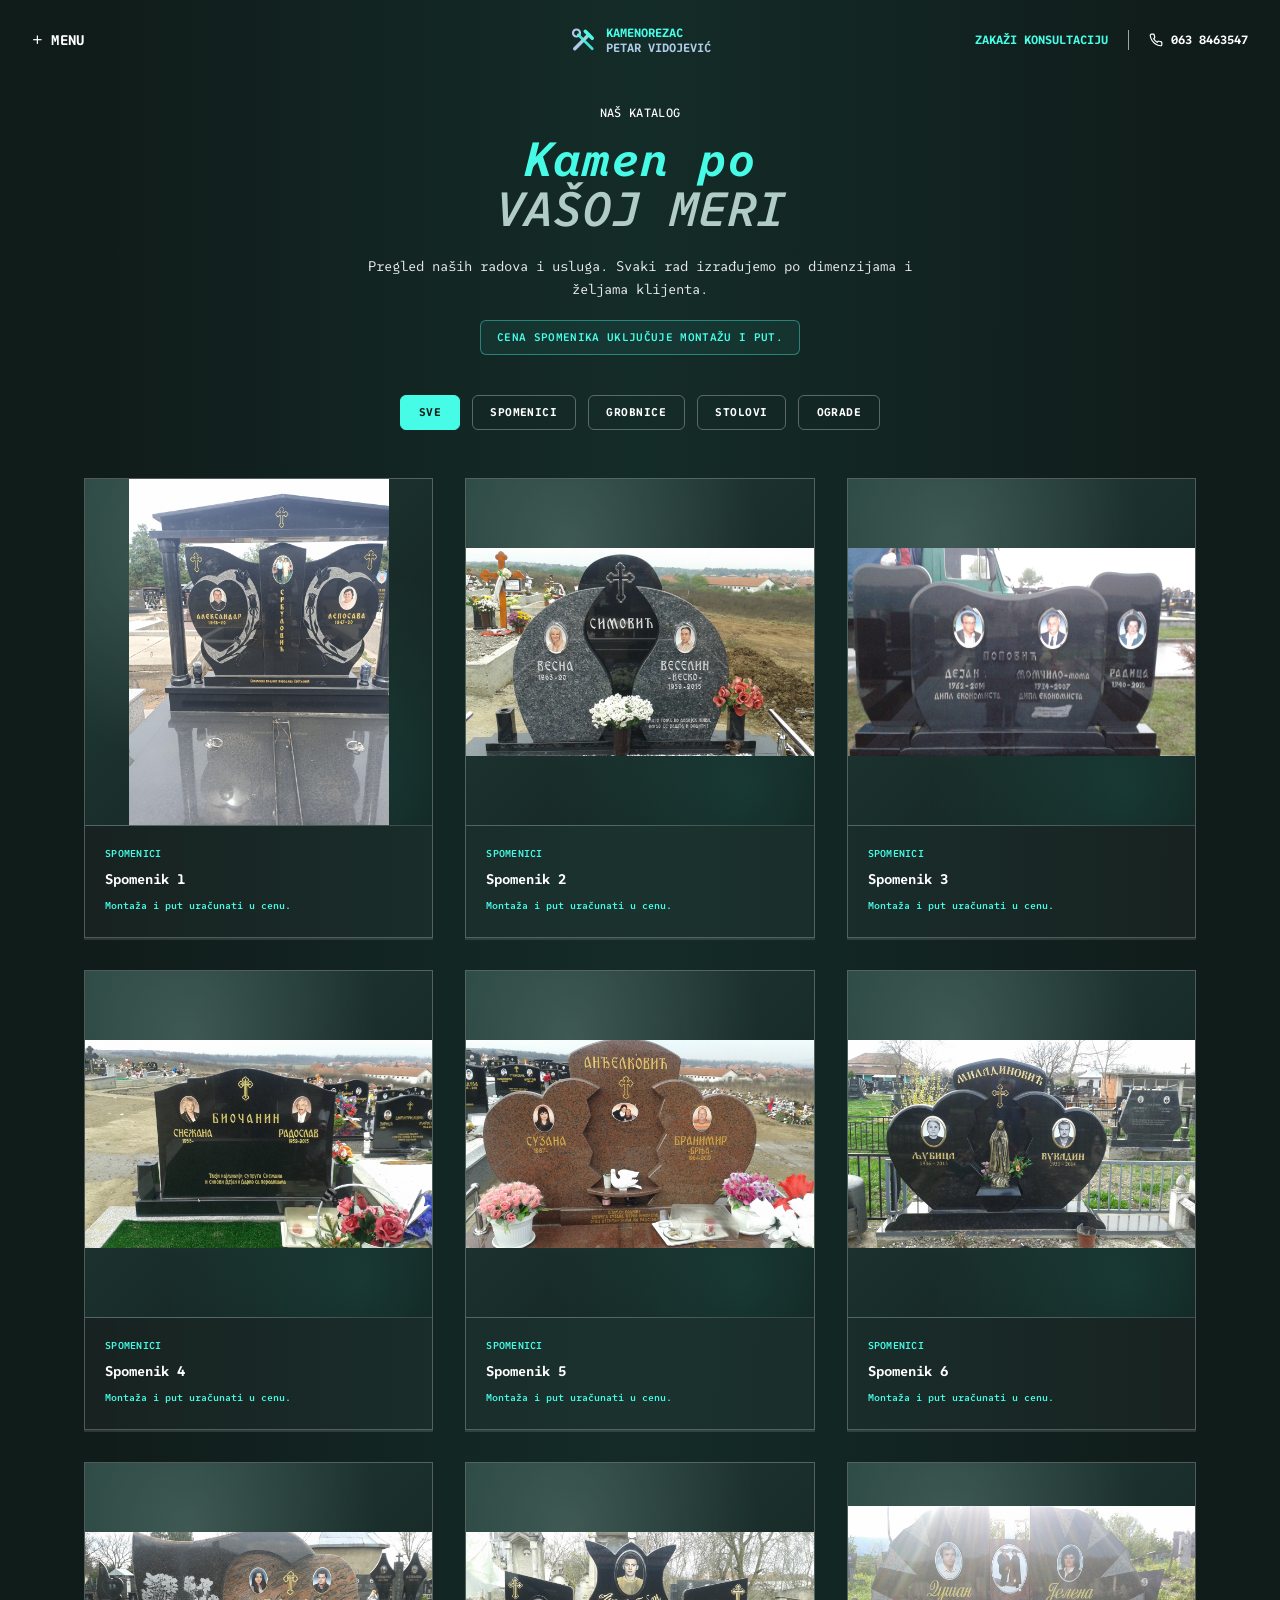
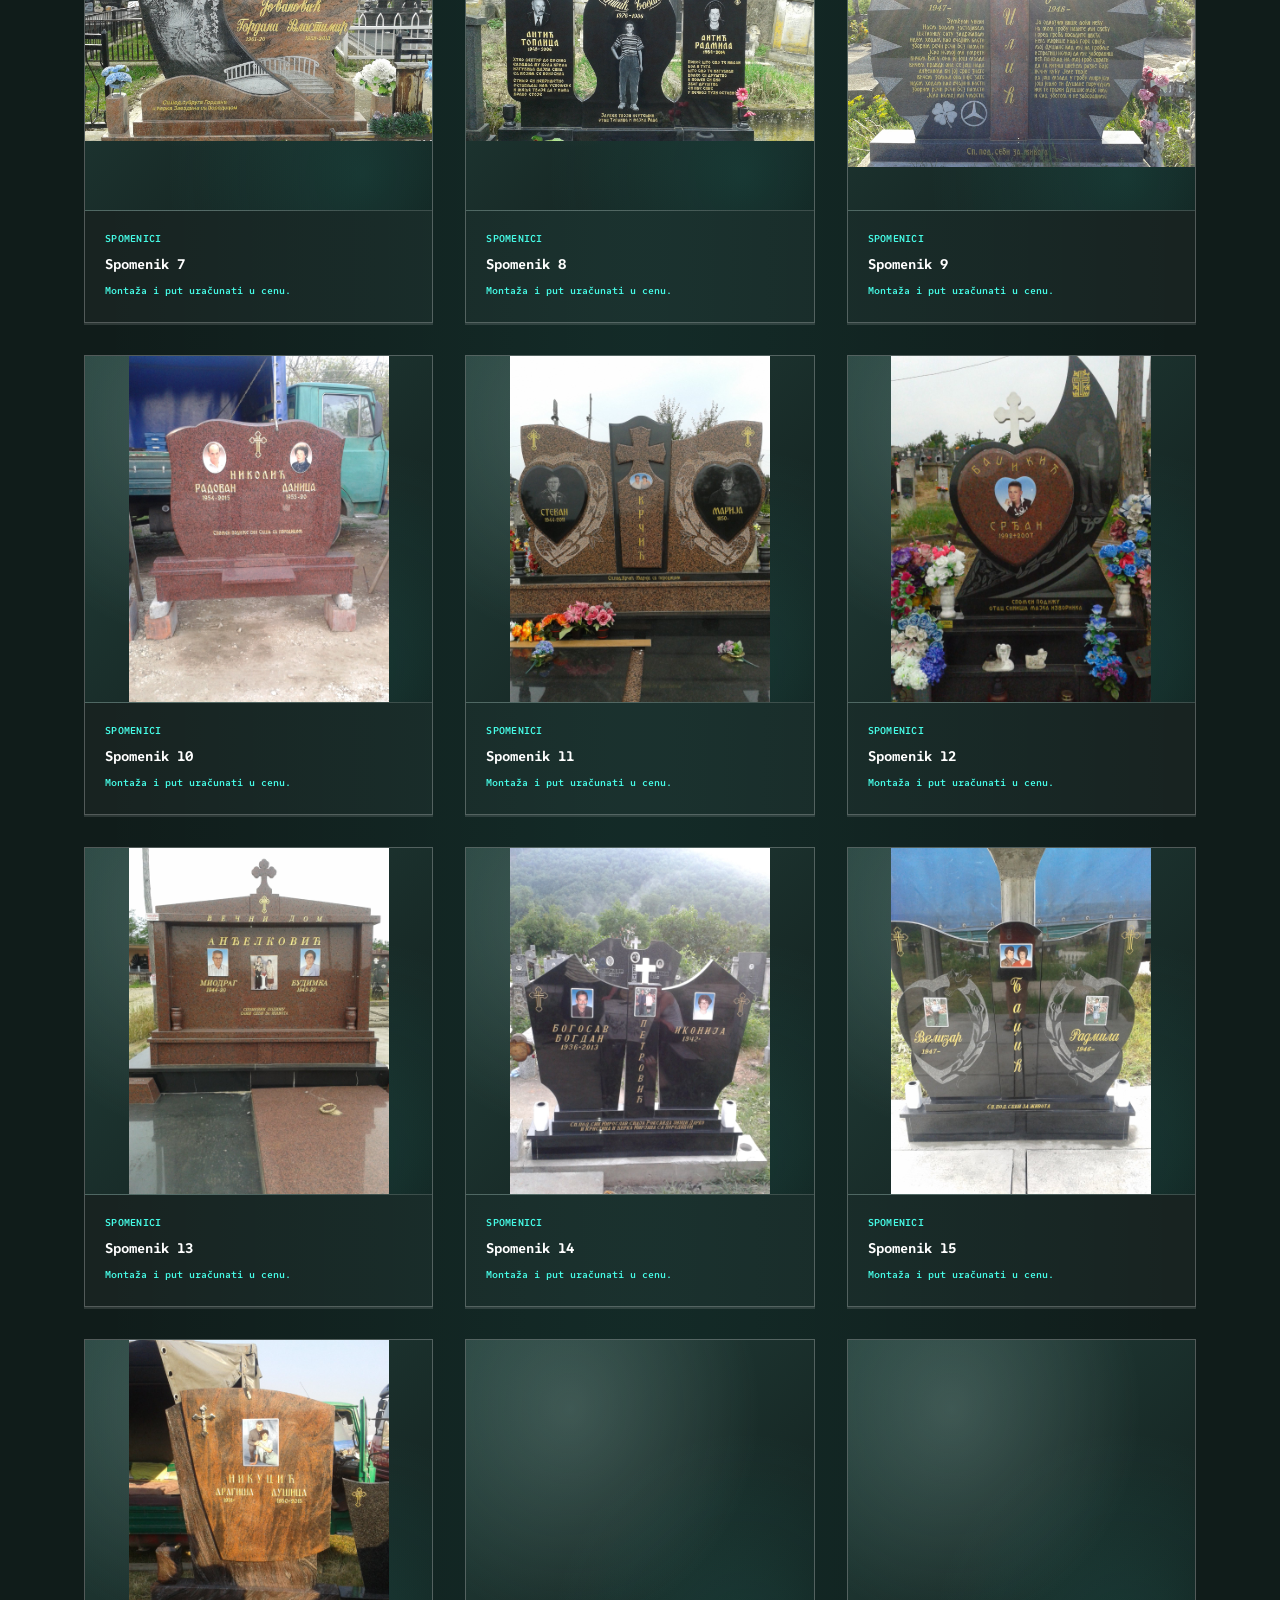
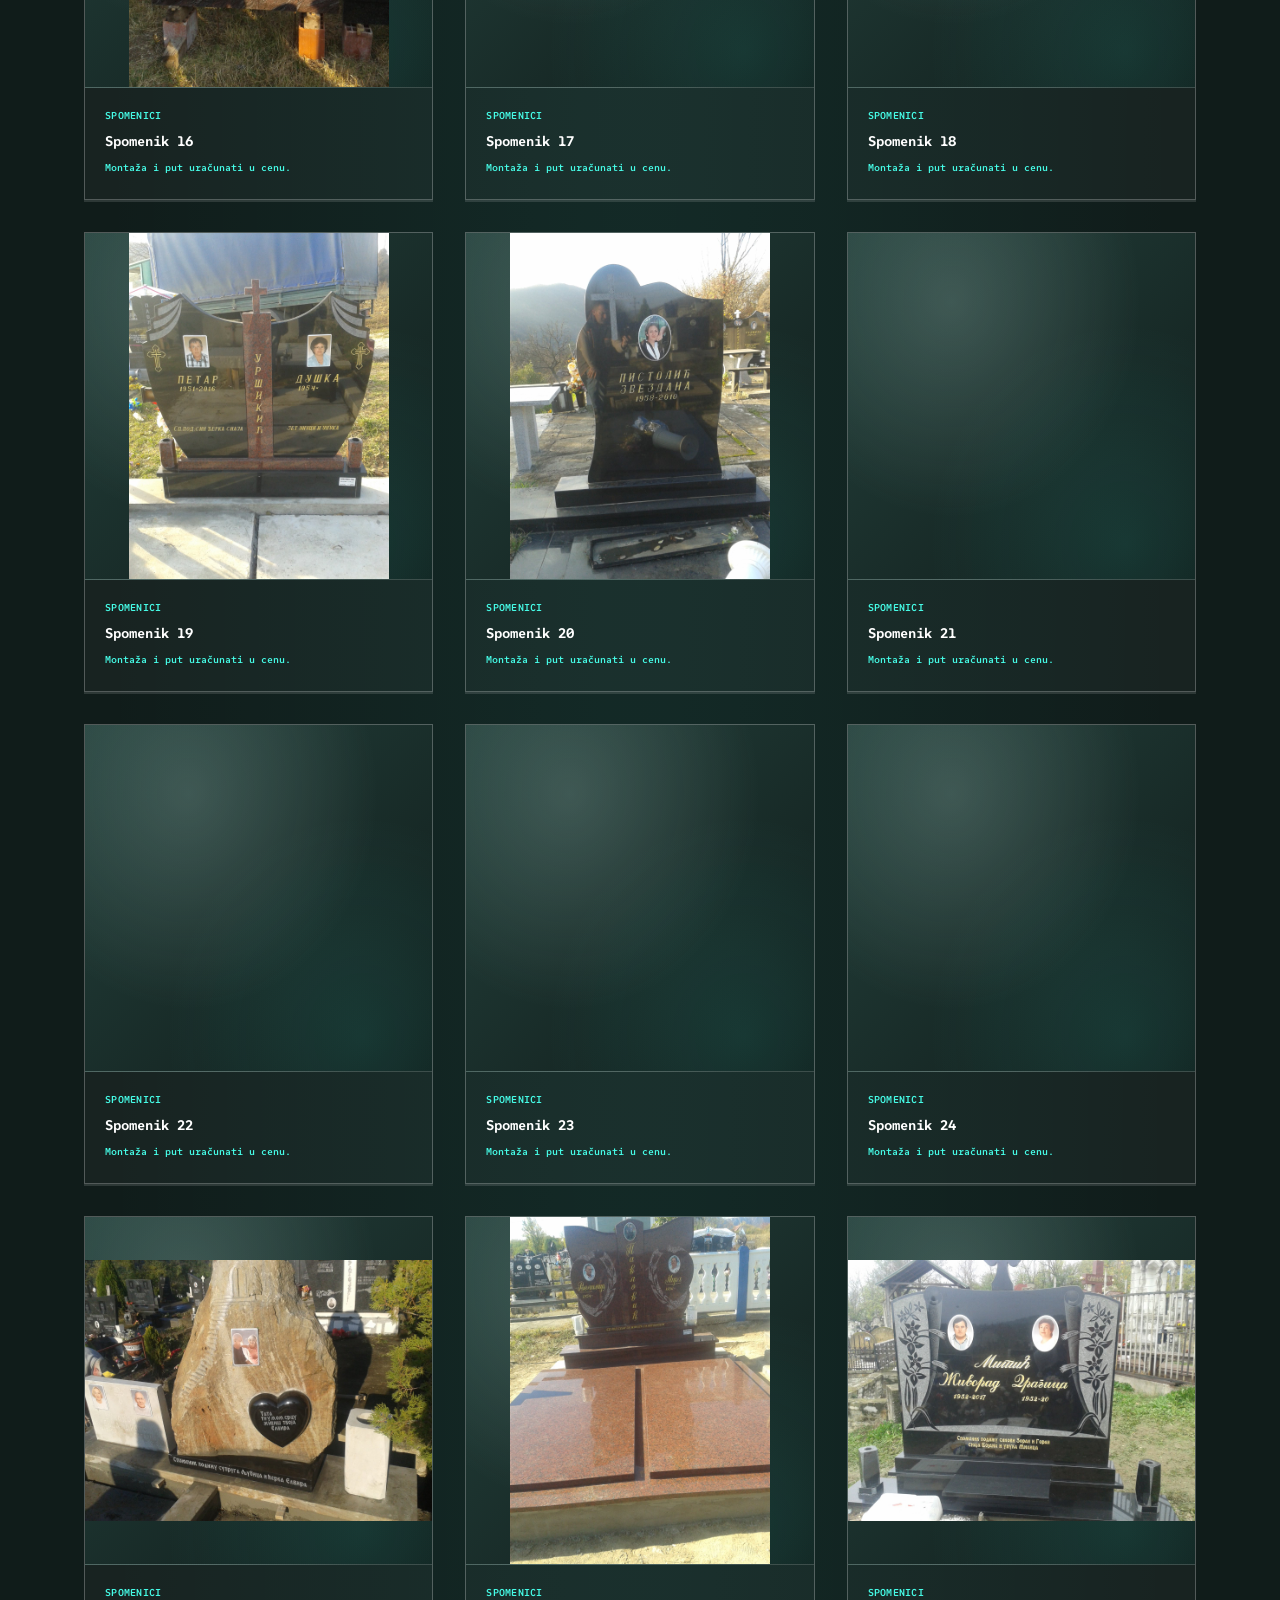
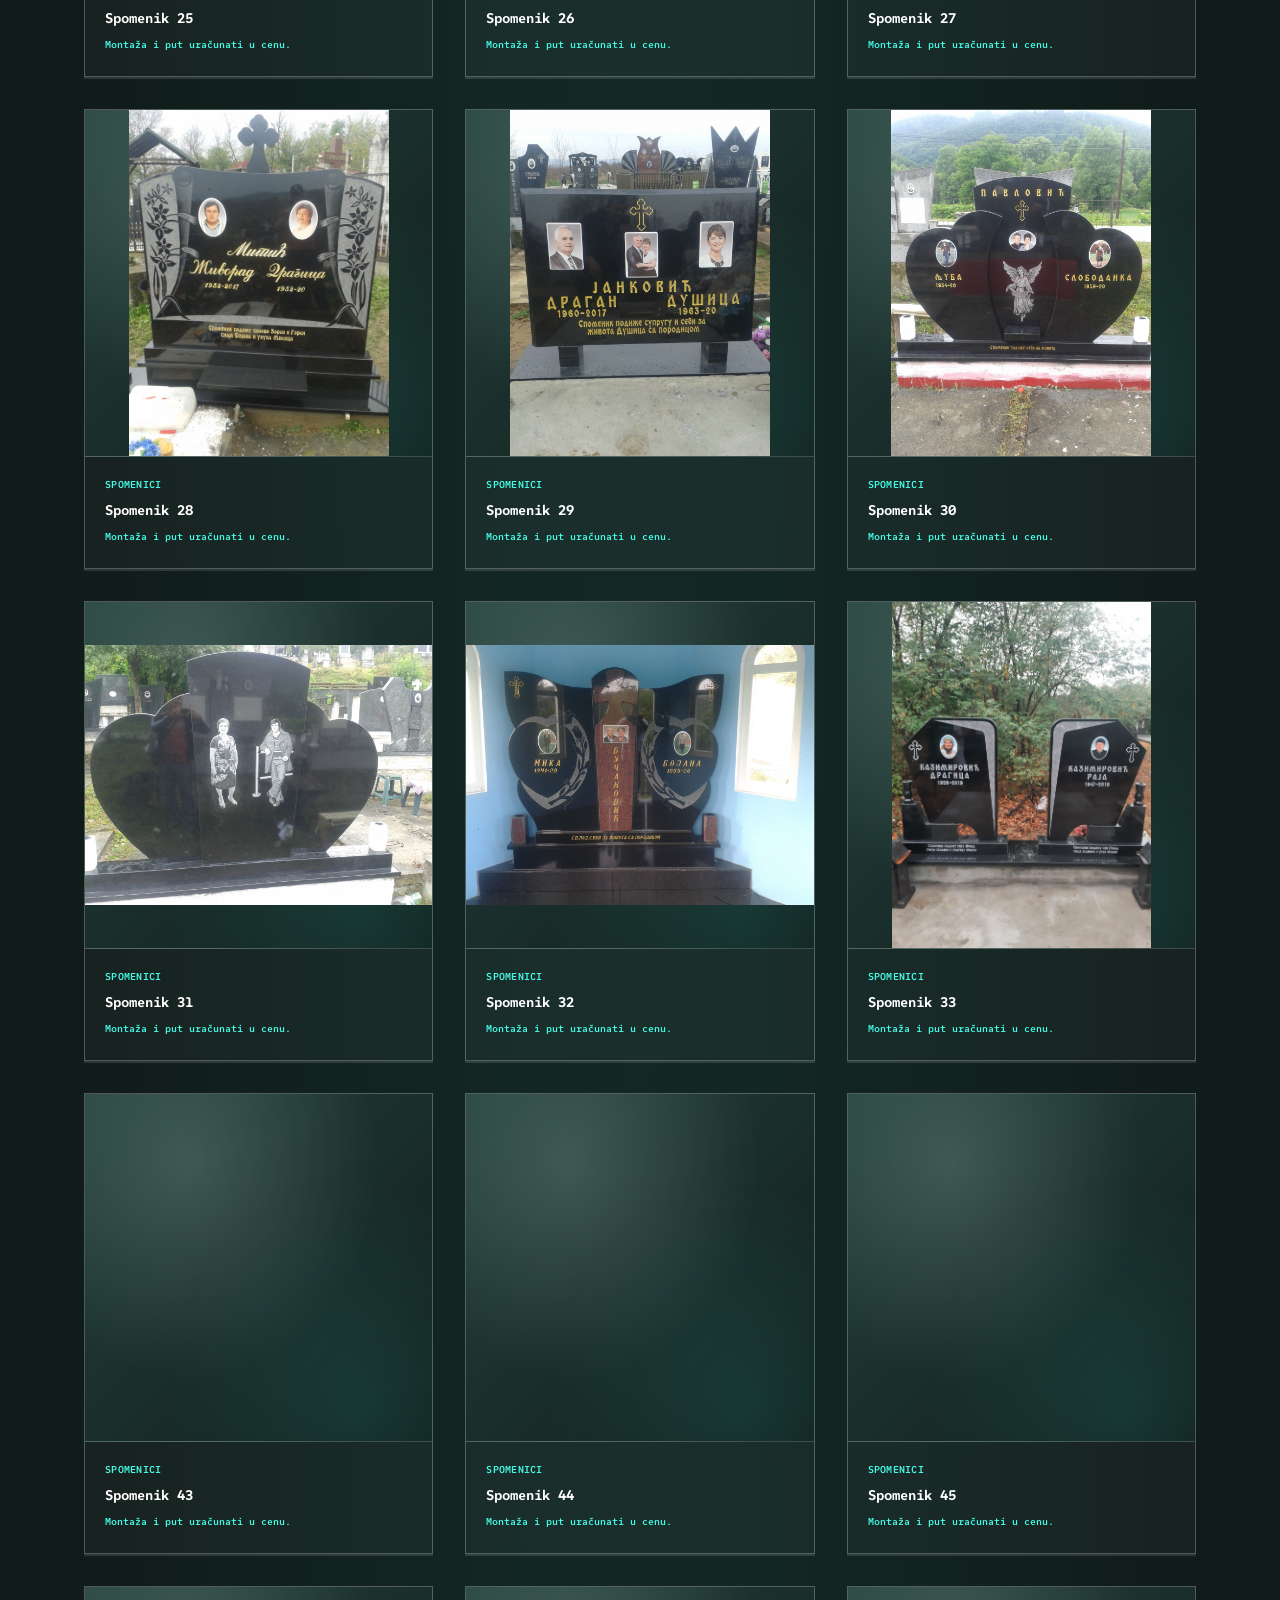
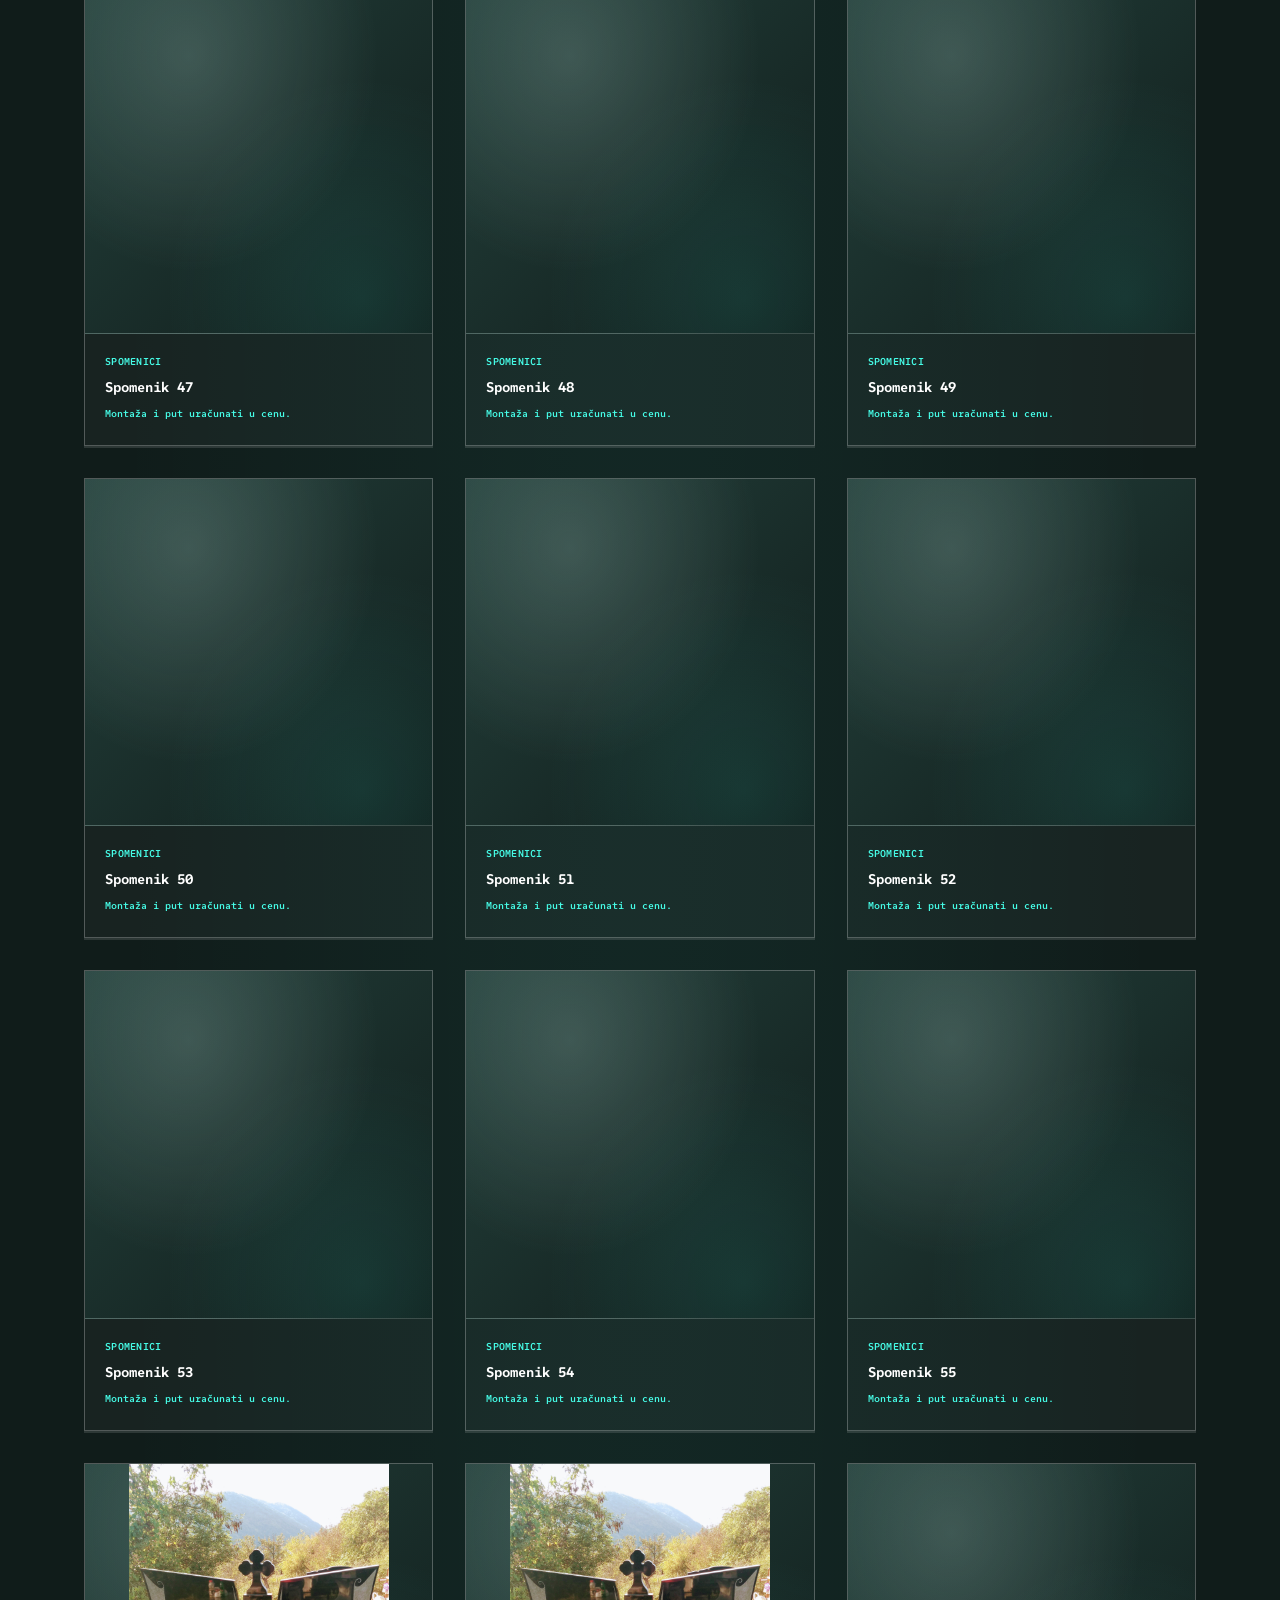
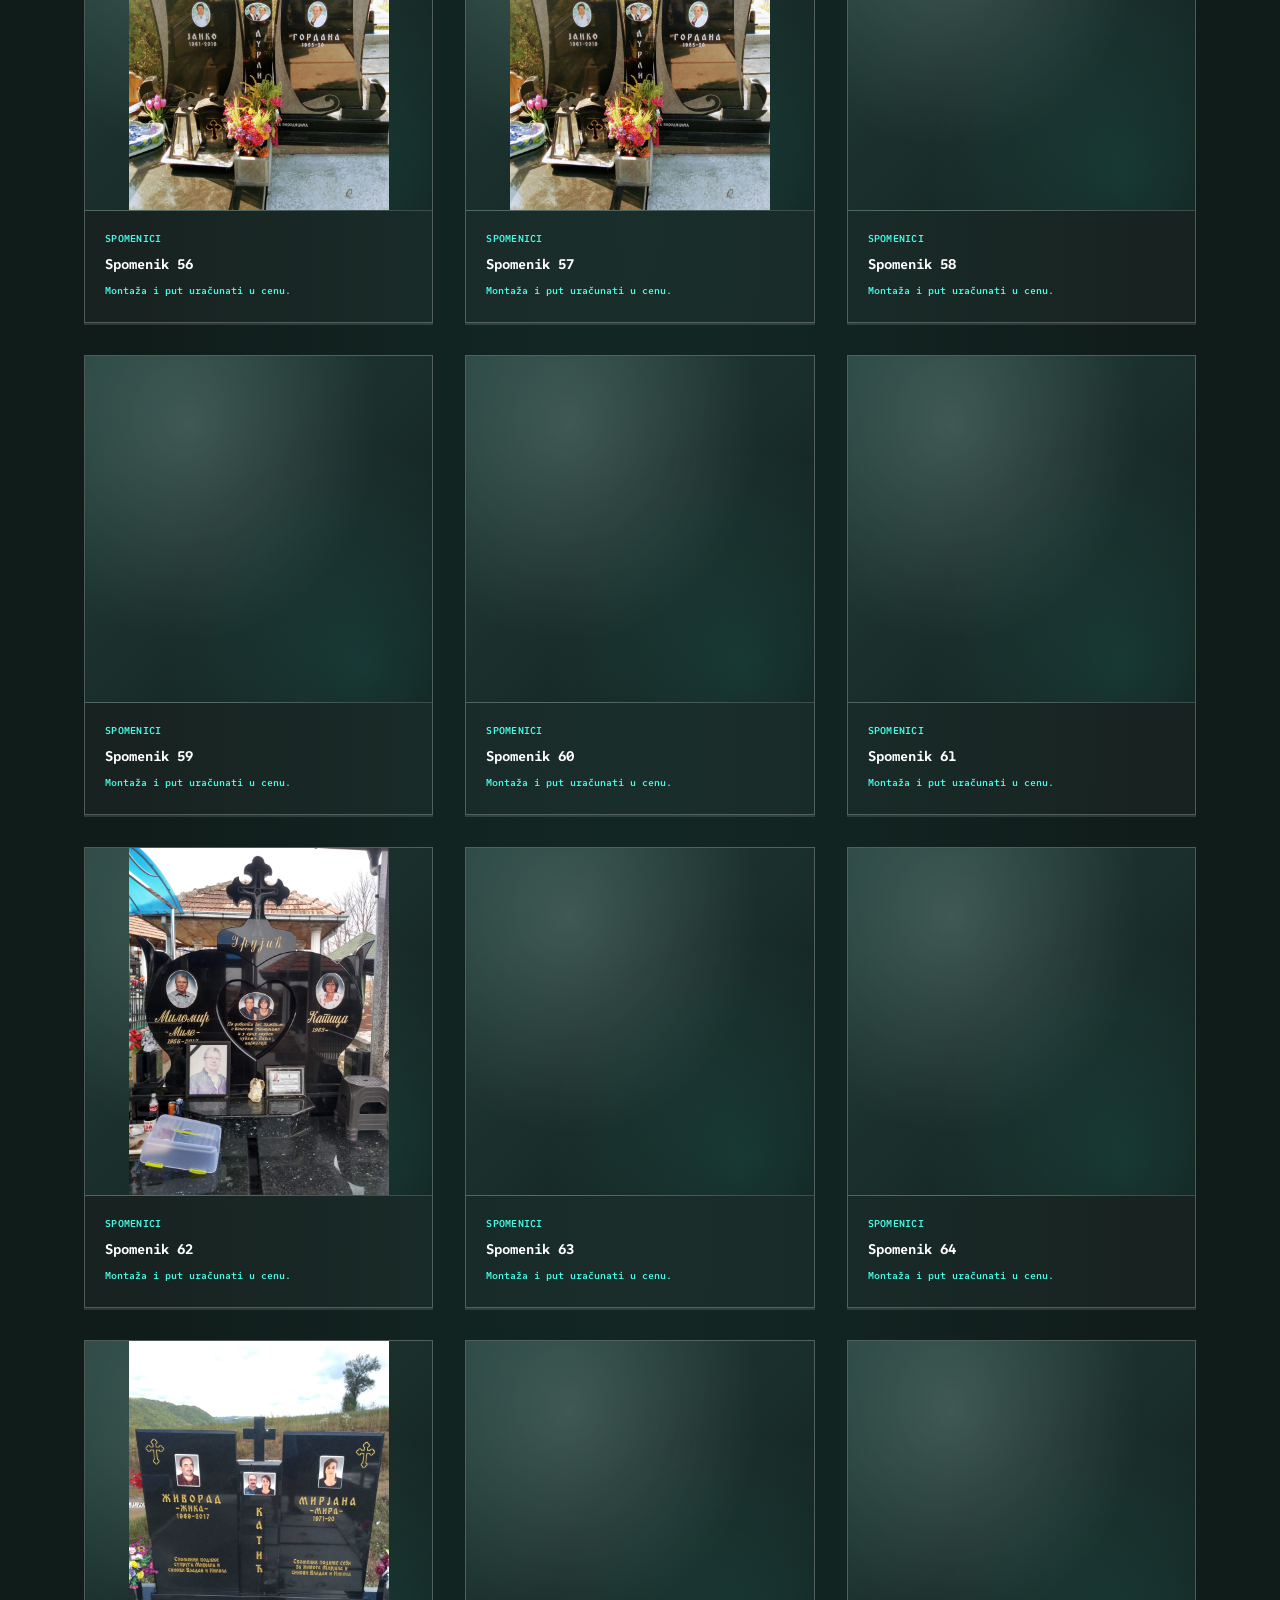
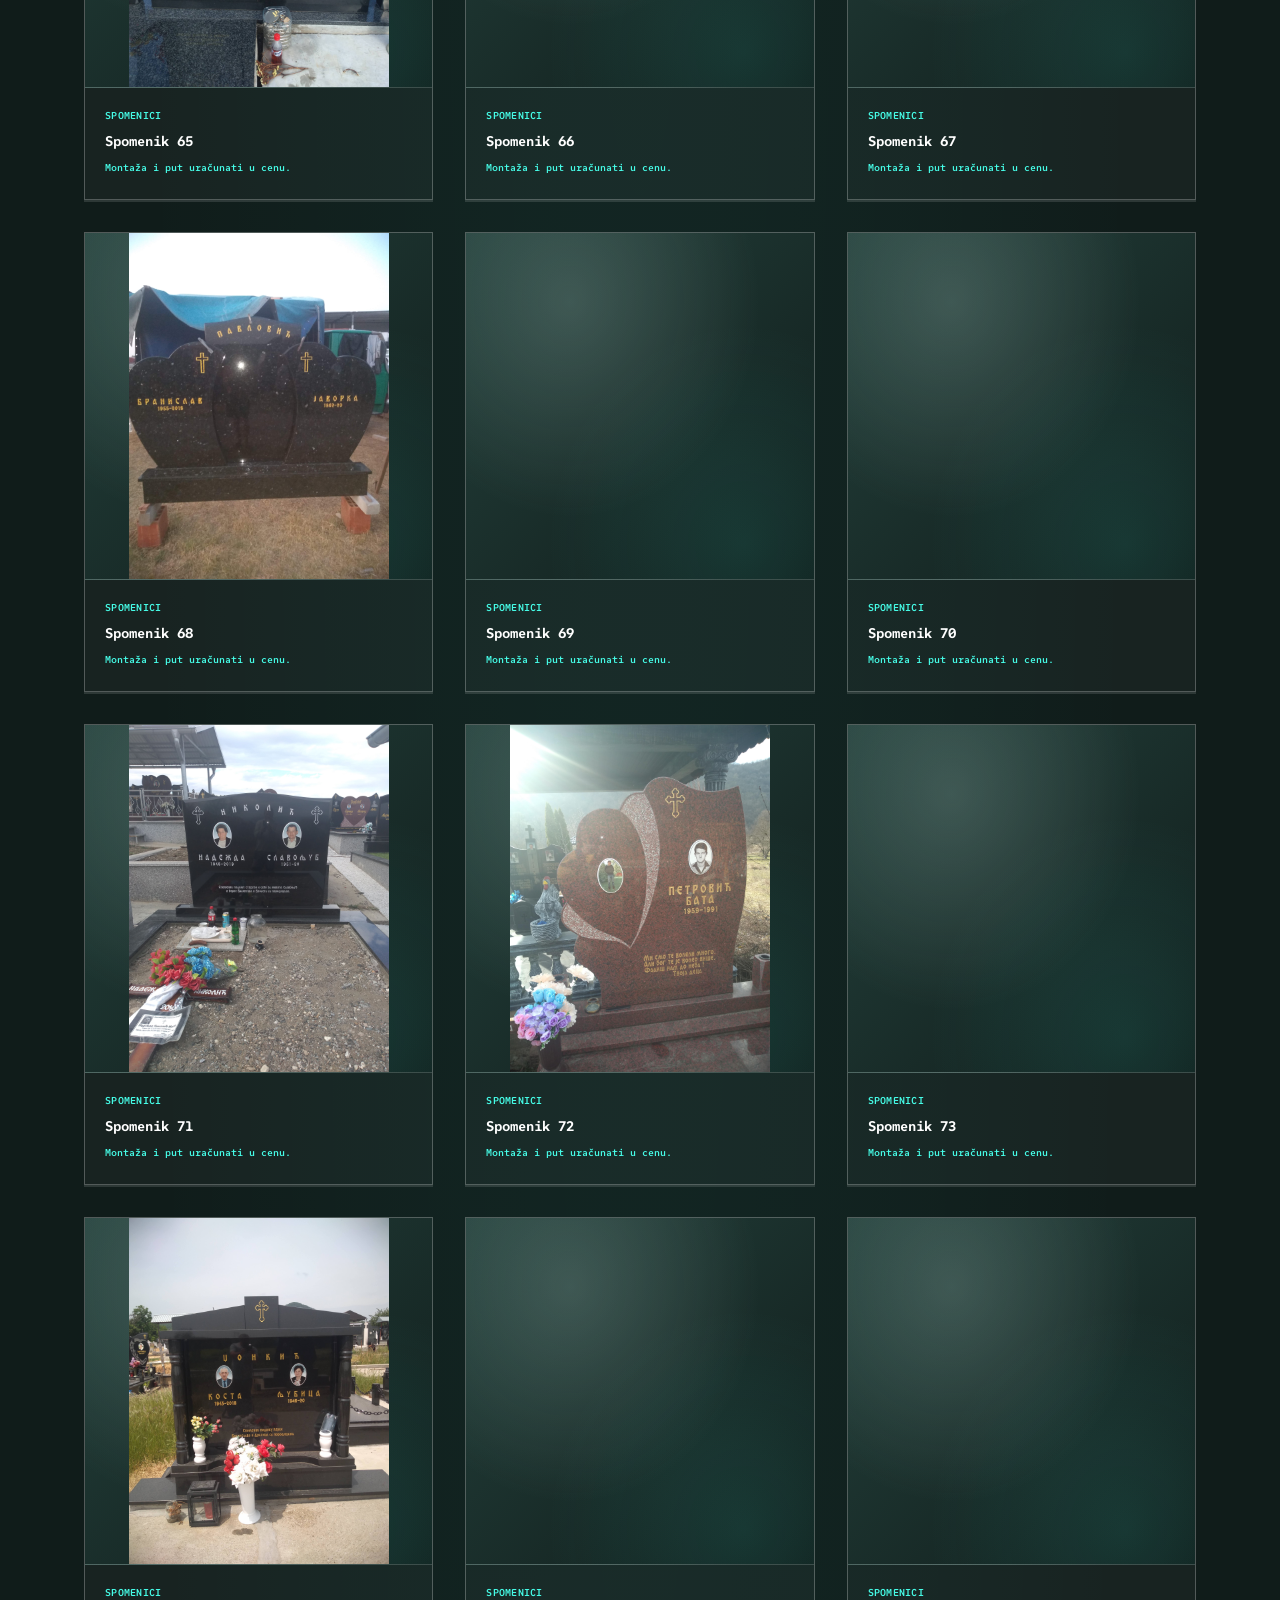
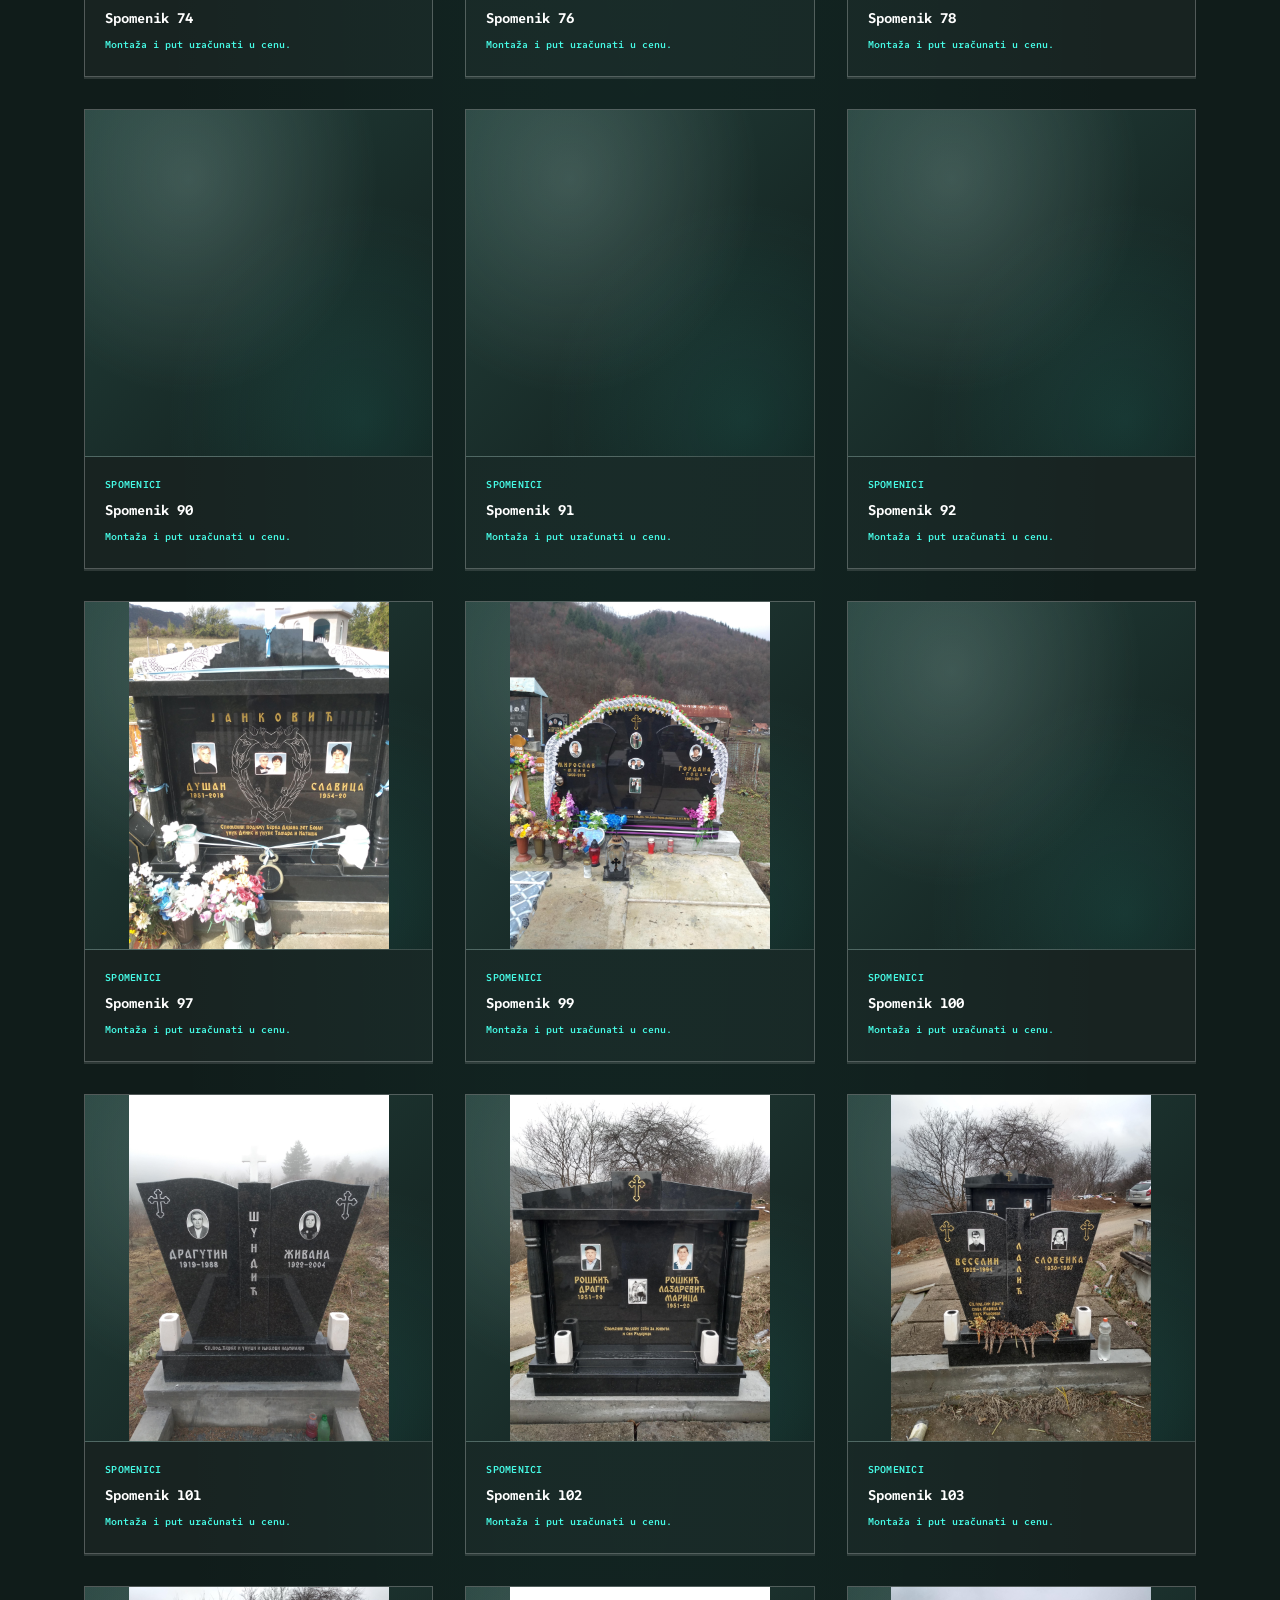
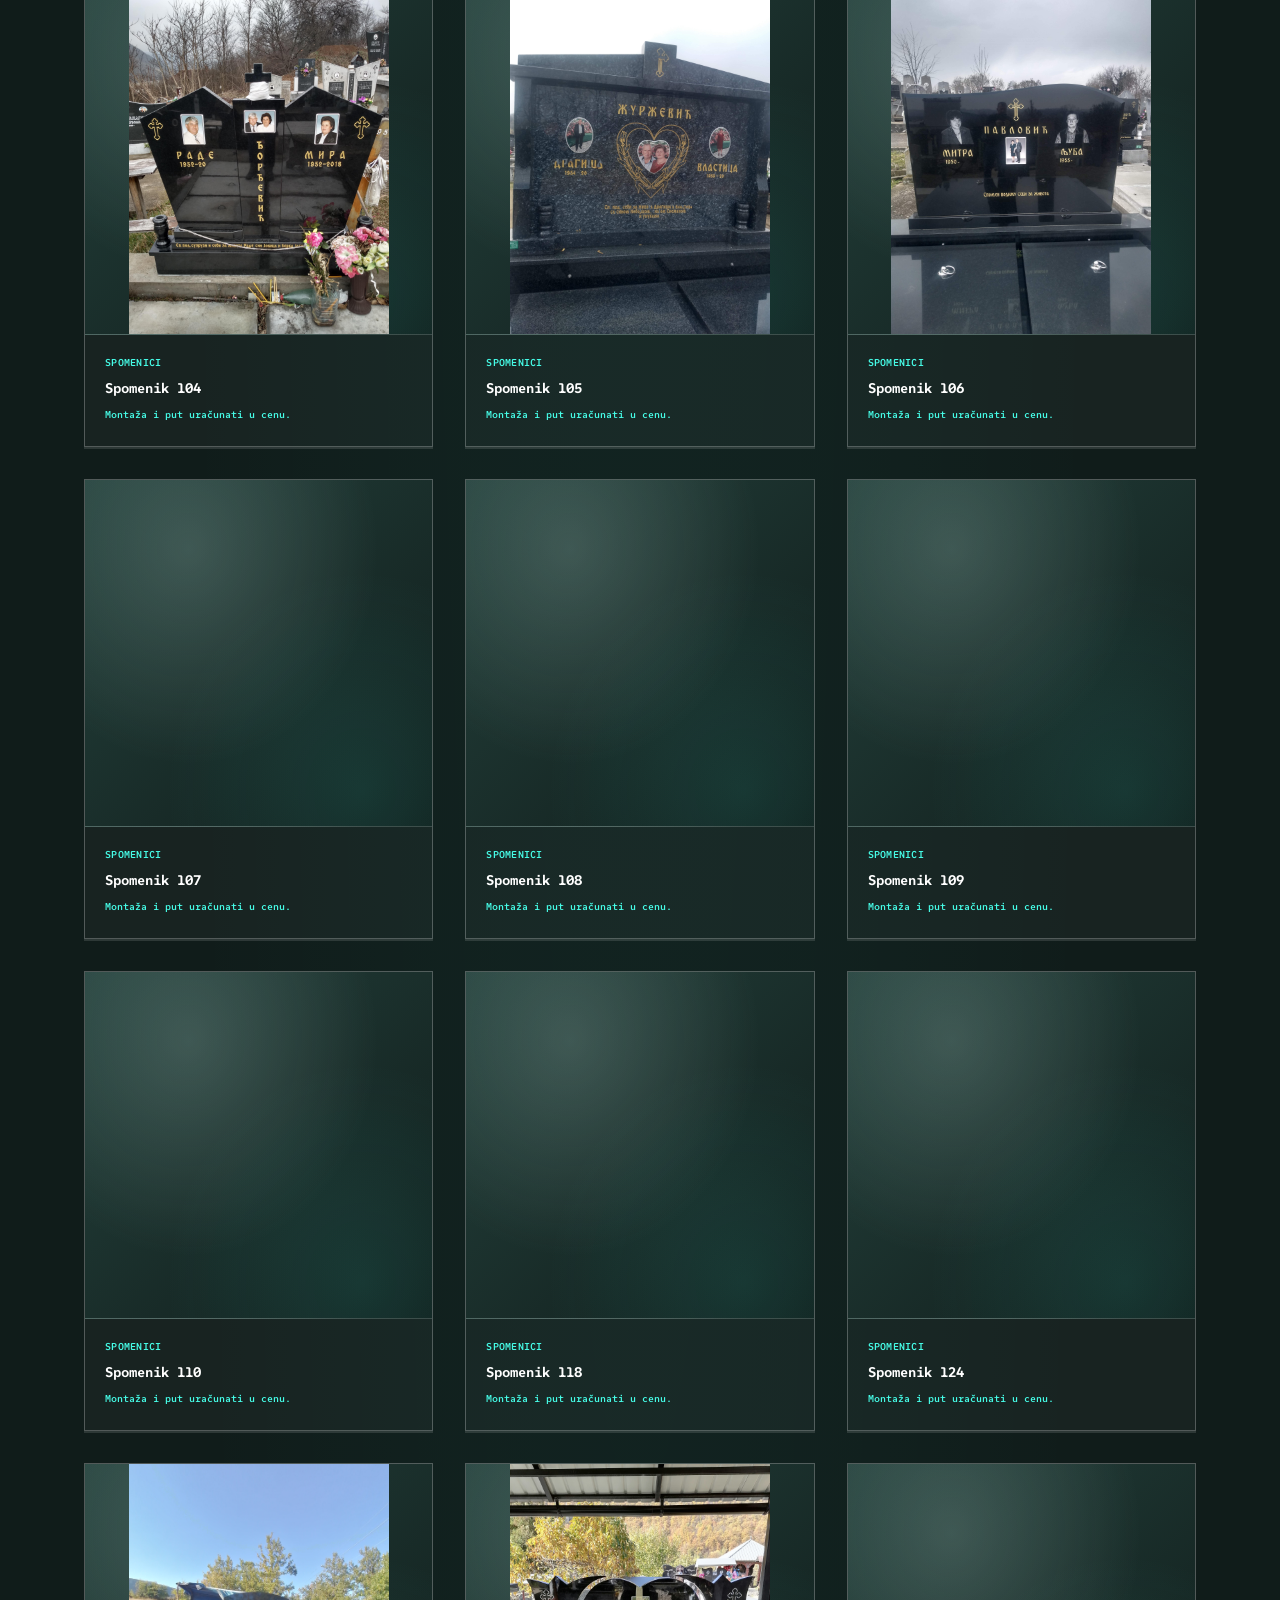
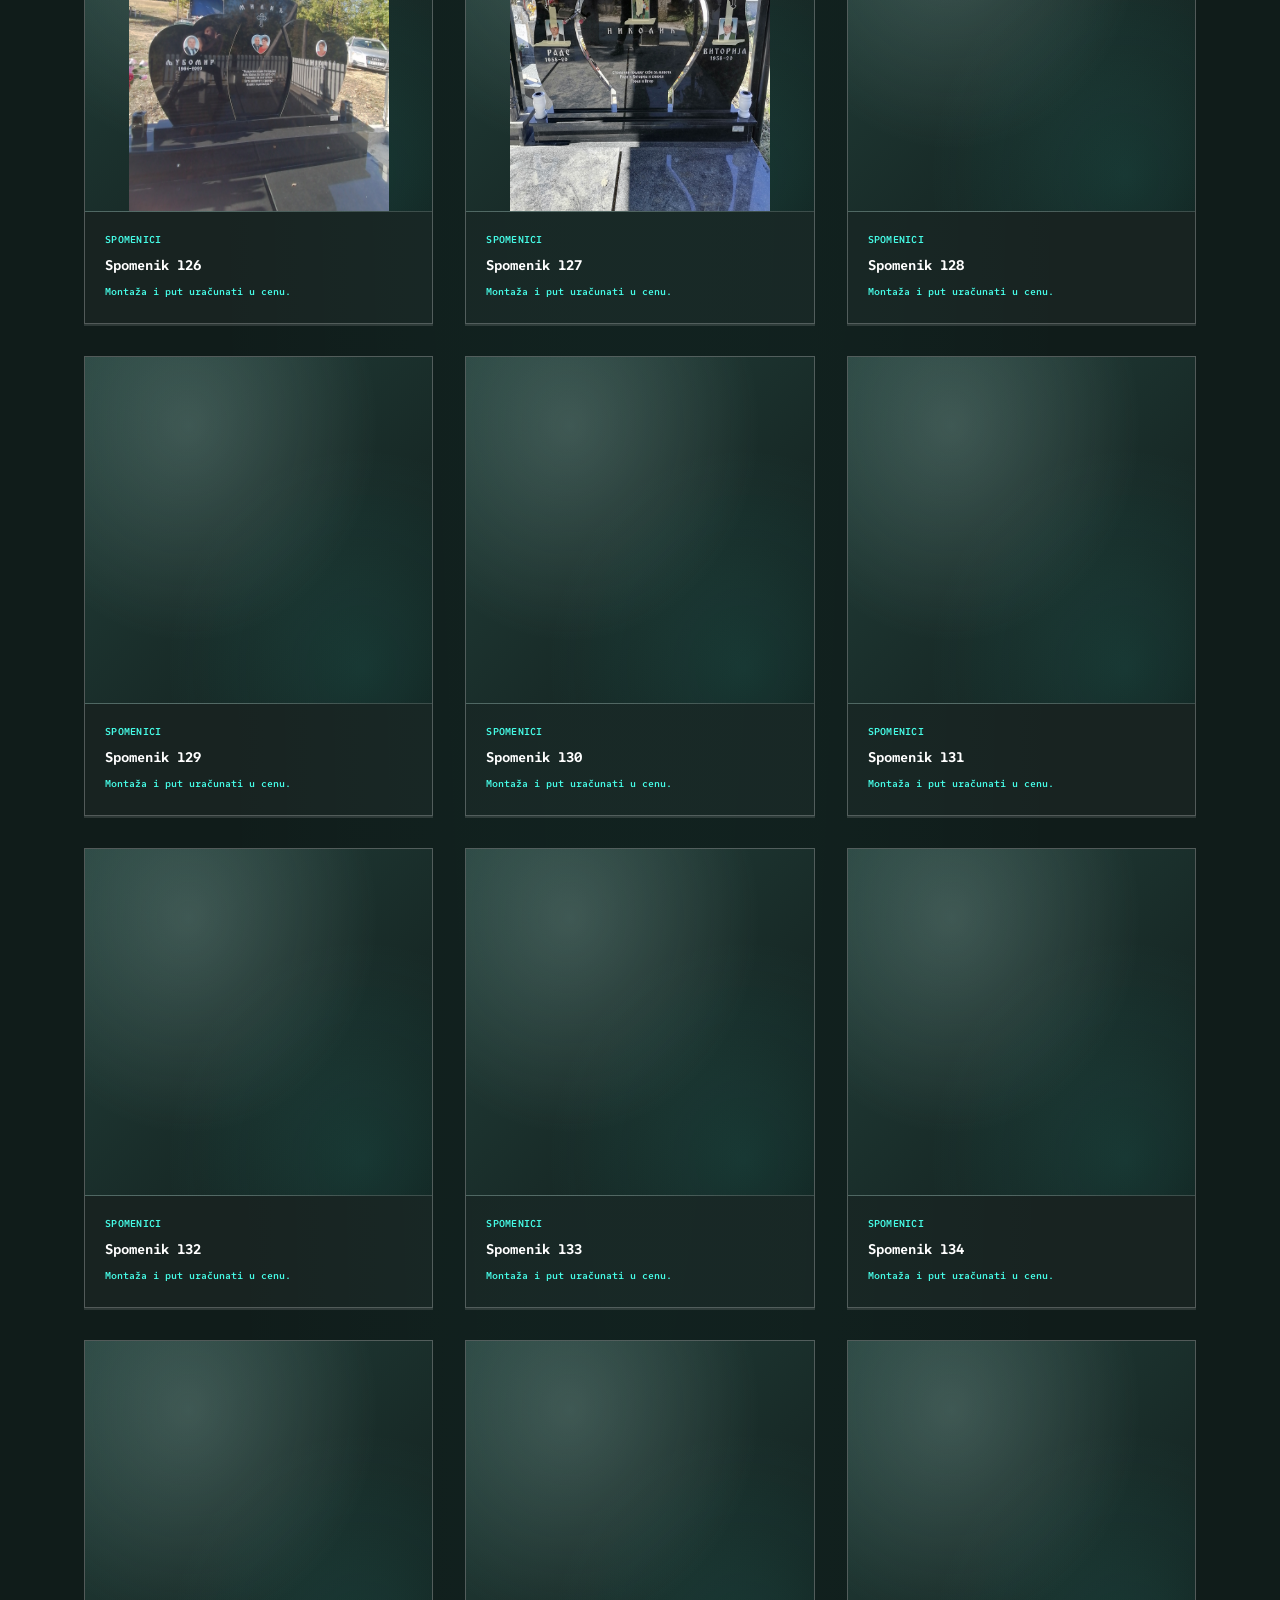
==== katalog.html @ 4278f251 "Initial Commit" ====
<!DOCTYPE html>
<html lang="sr">
<head>
  <meta charset="UTF-8">
  <meta name="viewport" content="width=device-width, initial-scale=1">
  <title>Katalog | Kamenorezac Petar Vidojević</title>
  <meta name="description" content="Katalog radova kamenorezačke radnje Petar Vidojević: spomenici, grobnice, stolovi i ograde.">
  <link rel="preconnect" href="https://fonts.googleapis.com">
  <link rel="preconnect" href="https://fonts.gstatic.com" crossorigin>
  <link href="https://fonts.googleapis.com/css2?family=SUSE+Mono:ital,wght@0,100..800;1,100..800&display=swap" rel="stylesheet">
  <link rel="stylesheet" href="css/style.css">
  <link rel="stylesheet" href="css/katalog.css">
</head>
<body>
<svg class="sprite" aria-hidden="true" focusable="false">
  <symbol id="i-phone" viewBox="0 0 24 24" fill="none" stroke="currentColor" stroke-width="2"><path d="M22 16.9v3a2 2 0 0 1-2.2 2 19.8 19.8 0 0 1-8.6-3.1 19.5 19.5 0 0 1-6-6A19.8 19.8 0 0 1 2.1 4.2 2 2 0 0 1 4.1 2h3a2 2 0 0 1 2 1.7c.1 1 .4 1.9.7 2.8a2 2 0 0 1-.5 2.1L8 9.9a16 16 0 0 0 6 6l1.3-1.3a2 2 0 0 1 2.1-.4c.9.3 1.8.6 2.8.7a2 2 0 0 1 1.7 2z"/></symbol>
  <symbol id="i-diamond" viewBox="0 0 24 24" fill="none" stroke="currentColor" stroke-width="2"><path d="M6 3h12l4 6-10 12L2 9z"/><path d="M2 9h20M9 3l3 18M15 3l-3 18" opacity=".6"/></symbol>
  <symbol id="i-tools" viewBox="0 0 32 32" fill="none" stroke-linecap="round"><path d="M6 26 22 10" stroke="#ADCAE6" stroke-width="4"/><path d="M18 6l8 8" stroke="#46FCE7" stroke-width="4"/><circle cx="8" cy="8" r="4" stroke="#ADCAE6" stroke-width="2.5"/><path d="M26 26 10 10" stroke="#46FCE7" stroke-width="3" opacity=".9"/></symbol>
  <symbol id="i-pin" viewBox="0 0 24 24" fill="currentColor"><path d="M12 2a7 7 0 0 0-7 7c0 5 7 13 7 13s7-8 7-13a7 7 0 0 0-7-7zm0 9.5A2.5 2.5 0 1 1 12 6.5a2.5 2.5 0 0 1 0 5z"/></symbol>
  <symbol id="i-back" viewBox="0 0 24 24" fill="none" stroke="currentColor" stroke-width="2" stroke-linecap="round" stroke-linejoin="round"><path d="M9 14 4 9l5-5"/><path d="M4 9h10a6 6 0 0 1 0 12h-3"/></symbol>
  <symbol id="i-sliders" viewBox="0 0 24 24" fill="none" stroke="currentColor" stroke-width="2" stroke-linecap="round"><path d="M3 7h10M17 7h4M3 17h4M11 17h10"/><circle cx="15" cy="7" r="2"/><circle cx="9" cy="17" r="2"/></symbol>
  <symbol id="i-calendar" viewBox="0 0 24 24" fill="none" stroke="currentColor" stroke-width="1.8" stroke-linecap="round" stroke-linejoin="round"><rect x="3" y="4" width="18" height="17" rx="2"/><path d="M8 2v4M16 2v4M3 10h18M9 16l2 2 4-4"/></symbol>
  <symbol id="i-hourglass" viewBox="0 0 24 24" fill="none" stroke="currentColor" stroke-width="1.8" stroke-linecap="round" stroke-linejoin="round"><path d="M6 2h12M6 22h12M7 2c0 6 5 7 5 10s-5 4-5 10M17 2c0 6-5 7-5 10s5 4 5 10"/></symbol>
  <symbol id="i-handshake" viewBox="0 0 24 24" fill="none" stroke="currentColor" stroke-width="1.8" stroke-linecap="round" stroke-linejoin="round"><path d="M11 17l2 2a1.4 1.4 0 0 0 2-2M14 14l2.5 2.5a1.4 1.4 0 0 0 2-2L15 10M7 11l4-4 3 1 3-2M2 12l5-5 4 1M22 12l-5-5M2 12l8 8M22 12l-6 6"/></symbol>
  <symbol id="i-fb" viewBox="0 0 24 24" fill="currentColor"><path d="M5 3h14a2 2 0 0 1 2 2v14a2 2 0 0 1-2 2h-4.5v-7h2.3l.4-3h-2.7V9.3c0-.9.3-1.4 1.5-1.4H17V5.2c-.3 0-1.1-.1-2.1-.1-2.2 0-3.700 1.300-3.700 3.800V11H9v3h2.200v7H5a2 2 0 0 1-2-2V5a2 2 0 0 1 2-2z"/></symbol>
  <symbol id="i-ig" viewBox="0 0 24 24" fill="none" stroke="currentColor" stroke-width="2"><rect x="3" y="3" width="18" height="18" rx="5"/><circle cx="12" cy="12" r="4"/><circle cx="17.5" cy="6.5" r="1" fill="currentColor" stroke="none"/></symbol>
</svg>
  <header class="nav">
    <nav class="nav__inner" aria-label="Glavna navigacija">
      <button id="menu-btn" class="nav__menu-btn" type="button" aria-expanded="false" aria-controls="menu-panel">
        <span class="nav__plus" aria-hidden="true">+</span><span>Menu</span>
      </button>

      <a href="index.html" class="logo" aria-label="Kamenorezac Petar Vidojević – početak">
        <svg class="icon" aria-hidden="true"><use href="#i-tools"/></svg>
        <span class="logo__text"><span class="logo__l1">Kamenorezac</span><span class="logo__l2">Petar Vidojević</span></span>
      </a>

      <div class="nav__right">
        <span class="nav__book">Zakaži konsultaciju</span>
        <span class="nav__sep" aria-hidden="true"></span>
        <a href="tel:+381638463547" class="nav__phone"><svg class="icon" aria-hidden="true"><use href="#i-phone"/></svg> 063 8463547</a>
      </div>
      <a href="tel:+381638463547" class="nav__phone-icon" aria-label="Pozovi 063 8463547"><svg class="icon" aria-hidden="true"><use href="#i-phone"/></svg></a>
    </nav>
  </header>

  <aside id="menu-panel" class="drawer" aria-hidden="true" aria-label="Meni">
    <div class="drawer__head">
      <span class="nav__menu-btn"><span class="nav__plus" aria-hidden="true">+</span> Menu</span>
      <button id="menu-close" class="drawer__close" type="button" aria-label="Zatvori meni"><svg class="icon" aria-hidden="true"><use href="#i-back"/></svg></button>
    </div>
    <ul class="drawer__list">
      <li class="menu-link"><a href="index.html#usluge">Usluge</a></li>
      <li class="menu-link"><a href="index.html#nasaprica">Naša priča</a></li>
      <li class="menu-link"><a href="#kontakt">Kontakt</a></li>
      <li class="menu-link"><a href="katalog.html" aria-current="page" class="is-current">Katalog</a></li>
    </ul>
  </aside>

  <main id="top">
    <section class="section catalog">
      <div class="glow" aria-hidden="true"></div>
      <div class="container">
        <header class="section-head">
          <p class="eyebrow">Naš katalog</p>
          <h1 class="heading-italic heading-italic--lg"><span>Kamen po</span><span>vašoj meri</span></h1>
          <p class="catalog__intro">Pregled naših radova i usluga. Svaki rad izrađujemo po dimenzijama i željama klijenta.</p>
          <p class="catalog__note">Cena spomenika uključuje montažu i put.</p>
        </header>

        <div id="catalog-filters" class="catalog__filters" role="group" aria-label="Filter kataloga"></div>

        <div id="catalog-grid" class="catalog__grid"></div>

        <div class="catalog__cta">
          <p>Ne vidite ono što tražite? Javite nam se.</p>
          <a href="tel:+381638463547" class="btn">Pozovi 063 8463547</a>
        </div>
      </div>
    </section>
  </main>

  <footer id="kontakt" class="footer">
    <div class="footer__notch" aria-hidden="true"><svg class="icon" aria-hidden="true"><use href="#i-tools"/></svg></div>

    <div class="footer__top">
      <div class="footer__brand">
        <p class="brand-title brand-title--sm"><span class="brand-title__l1">Kamenorezac</span><span class="brand-title__l2">Petar Vidojević</span></p>
        <div class="divider" aria-hidden="true"><svg class="icon" aria-hidden="true"><use href="#i-diamond"/></svg></div>
        <p class="tagline">Kamen koji traje generacijama</p>
      </div>

      <div class="footer__cols">
        <div class="footer__col">
          <h2 class="footer__label">Kontakt</h2>
          <a href="mailto:petarvidojevic1@gmail.com" class="footer__text">petarvidojevic1@gmail.com</a>
          <a href="tel:+381638463547" class="footer__text">+381 63 8463547</a>
          <hr class="footer__rule">
          <h2 class="footer__label">Zaprati nas</h2>
          <div class="footer__social">
            <a href="#" aria-label="Facebook"><svg class="icon" aria-hidden="true"><use href="#i-fb"/></svg></a>
            <a href="#" aria-label="Instagram"><svg class="icon" aria-hidden="true"><use href="#i-ig"/></svg></a>
          </div>
        </div>

        <div class="footer__col">
          <h2 class="footer__label">Poseti</h2>
          <address class="footer__text">Vuka Karadžića 26, Krvavica<br>Kruševac, Srbija</address>
          <hr class="footer__rule">
          <h2 class="footer__label">Radno vreme</h2>
          <p class="footer__text">Ponedeljak - Subota: 10 - 19<br>Nedelja neradna</p>
        </div>

        <nav class="footer__col footer__col--center" aria-label="Istraži">
          <h2 class="footer__label">Istraži</h2>
          <ul class="footer__nav">
            <li><a href="index.html">Početna</a></li>
            <li><a href="index.html#usluge">Usluge</a></li>
            <li><a href="index.html#nasaprica">Naša priča</a></li>
            <li><a href="katalog.html" aria-current="page" class="is-current">Katalog</a></li>
          </ul>
        </nav>
      </div>
    </div>

    <div class="footer__bar">
      <div class="footer__bar-inner">
        <span>Made by Pavle Vidojević</span>
        <span>© <span id="year">2026</span> Kamenorezac Petar Vidojević</span>
        <span class="footer__links"><a href="#">Privacy</a><a href="#">Terms</a></span>
      </div>
    </div>
  </footer>

  <script src="js/main.js"></script>
  <script src="js/katalog.js"></script>
</body>
</html>
---- css/style.css ----
/* ==========================================================
   Kamenorezac Petar Vidojević – zajednički stilovi + Home
   ========================================================== */

:root {
  --aqua: #46FCE7;
  --pine: #1C3531;
  --ink: #101C1A;
  --mist: #B1CCC6;
  --sky: #ADCAE6;
  --btn: #11877A;
  --footer: #0C1514;
  --line: rgba(255, 255, 255, .25);
}

/* ---------- Reset / osnova ---------- */
*, *::before, *::after { box-sizing: border-box; margin: 0; padding: 0; }
html { scroll-behavior: smooth; }
body {
  min-height: 100vh;
  font-family: 'SUSE Mono', ui-monospace, monospace;
  line-height: 1.5;
  background: var(--pine);
  color: #fff;
}
a { color: inherit; text-decoration: none; transition: color .2s; }
button { font: inherit; color: inherit; background: none; border: 0; cursor: pointer; transition: color .2s; }
a:hover, button:hover { color: var(--aqua); }
ul { list-style: none; }
address { font-style: normal; }
h1, h2, h3 { font-size: inherit; font-weight: inherit; }
hr { border: 0; }
img, svg { display: block; }
section[id] { scroll-margin-top: 80px; }
:focus-visible { outline: 2px solid var(--aqua); outline-offset: 3px; }
.is-current { color: var(--aqua); }

.sprite { position: absolute; width: 0; height: 0; overflow: hidden; }
.icon { width: 1em; height: 1em; flex-shrink: 0; }

/* ---------- Višekratne komponente ---------- */
.section { position: relative; background: var(--ink); }
.glow {
  position: absolute; inset: 0; pointer-events: none;
  background: radial-gradient(ellipse at top, rgba(70, 252, 231, .07), transparent 60%);
}
.container { position: relative; max-width: 72rem; margin: 0 auto; padding: 5rem 1.25rem; }
.section-head { text-align: center; }
.eyebrow { font-size: .6875rem; font-weight: 500; text-transform: uppercase; letter-spacing: .025em; }

.heading-italic { margin-top: .75rem; font-style: italic; line-height: 1.05; }
.heading-italic span { display: block; font-size: clamp(1.6rem, 5vw, 2.4rem); }
.heading-italic span:first-child { font-weight: 700; color: var(--aqua); }
.heading-italic span:last-child { font-weight: 600; text-transform: uppercase; color: var(--mist); }
.heading-italic--lg span { font-size: clamp(1.8rem, 6vw, 3rem); }

.btn {
  display: inline-block; padding: .625rem 2rem; border-radius: 6px;
  background: var(--btn); color: #fff;
  font-size: .75rem; font-weight: 700; text-transform: uppercase; letter-spacing: .025em;
  transition: background .2s, color .2s;
}
.btn:hover { background: var(--aqua); color: var(--ink); }
.section-cta { display: flex; justify-content: center; margin-top: 3rem; }

.divider { display: flex; align-items: center; gap: .75rem; width: 100%; max-width: 28rem; margin-top: 1.5rem; }
.divider::before, .divider::after { content: ""; flex: 1; height: 1px; background: rgba(255, 255, 255, .45); }
.divider .icon { width: .875rem; height: .875rem; color: var(--aqua); }
.divider--narrow { max-width: 24rem; margin: 3rem auto 0; }

.brand-title { font-weight: 700; text-transform: uppercase; line-height: .9; letter-spacing: -.025em; }
.brand-title span { display: block; }
.brand-title__l1 { font-size: clamp(2.1rem, 9.5vw, 5.5rem); color: var(--aqua); }
.brand-title__l2 { font-size: clamp(1.6rem, 7.4vw, 4.4rem); font-weight: 600; color: var(--mist); }
.brand-title--sm .brand-title__l1 { font-size: clamp(2.1rem, 9.5vw, 4.8rem); }
.brand-title--sm .brand-title__l2 { font-size: clamp(1.6rem, 7.4vw, 3.8rem); }
.tagline { margin-top: .75rem; font-size: .75rem; font-weight: 500; text-transform: uppercase; letter-spacing: .025em; }

.card {
  display: flex; flex-direction: column;
  border: 1px solid var(--line); background: rgba(255, 255, 255, .03);
  box-shadow: 0 2px 0 rgba(255, 255, 255, .12);
}

/* ---------- Navigacija (nije fiksirana) ---------- */
.nav { position: absolute; top: 0; left: 0; right: 0; z-index: 50; }
.nav__inner {
  position: relative; display: flex; align-items: center; justify-content: space-between;
  height: 4rem; max-width: 90rem; margin: 0 auto; padding: 0 1.25rem;
}
.nav__menu-btn {
  display: flex; align-items: center; gap: .5rem;
  font-size: .75rem; font-weight: 700; text-transform: uppercase; letter-spacing: .025em;
}
.nav__plus { font-size: 1.125rem; font-weight: 400; line-height: 1; }

.logo { position: absolute; left: 50%; transform: translateX(-50%); display: flex; align-items: center; gap: .5rem; }
.logo .icon { width: 1.5rem; height: 1.5rem; }
.logo__text { font-size: .625rem; font-weight: 700; line-height: 1.25; text-transform: uppercase; }
.logo__text span { display: block; }
.logo__l1 { color: var(--aqua); }
.logo__l2 { color: var(--sky); }

.nav__right { display: none; align-items: center; gap: 1.25rem; font-size: .75rem; font-weight: 700; text-transform: uppercase; }
.nav__book { color: var(--aqua); }
.nav__sep { width: 1px; height: 1.25rem; background: rgba(255, 255, 255, .6); }
.nav__phone { display: flex; align-items: center; gap: .5rem; }
.nav__phone .icon { width: .875rem; height: .875rem; }
.nav__phone-icon { display: block; }
.nav__phone-icon .icon { width: 1.25rem; height: 1.25rem; }

/* ---------- Bočni meni (samo sa leve strane, glass) ---------- */
.drawer {
  position: fixed; top: 0; left: 0; z-index: 60;
  height: 100vh; height: 100svh; width: min(320px, 85vw);
  background: rgba(16, 28, 26, .55);
  -webkit-backdrop-filter: blur(18px) saturate(140%);
  backdrop-filter: blur(18px) saturate(140%);
  border-right: 1px solid rgba(255, 255, 255, .12);
  box-shadow: 8px 0 32px rgba(0, 0, 0, .25);
  transform: translateX(-100%); visibility: hidden;
  transition: transform .45s cubic-bezier(.22, 1, .36, 1), visibility 0s linear .45s;
}
.drawer.open { transform: translateX(0); visibility: visible; transition: transform .45s cubic-bezier(.22, 1, .36, 1), visibility 0s; }
.drawer__head { display: flex; align-items: center; justify-content: space-between; height: 4rem; padding: 0 1.25rem; }
.drawer__close .icon { width: 1rem; height: 1rem; }
.drawer__list {
  display: flex; flex-direction: column; align-items: center; gap: 2.25rem; margin-top: 4rem;
  font-size: 1.125rem; font-weight: 700; text-transform: uppercase; letter-spacing: .025em;
}
.menu-link { opacity: 0; transform: translateX(-12px); transition: transform .4s ease, opacity .4s ease; }
.drawer.open .menu-link { opacity: 1; transform: none; }
.drawer.open .menu-link:nth-child(1) { transition-delay: .12s; }
.drawer.open .menu-link:nth-child(2) { transition-delay: .18s; }
.drawer.open .menu-link:nth-child(3) { transition-delay: .24s; }
.drawer.open .menu-link:nth-child(4) { transition-delay: .30s; }

/* ---------- Hero ---------- */
.hero { position: relative; display: flex; align-items: center; justify-content: center; overflow: hidden; min-height: 100vh; min-height: 100svh; }
.hero__img { position: absolute; inset: 0; width: 100%; height: 100%; object-fit: cover; object-position: 30% center; }
.hero__shade {
  position: absolute; inset: 0;
  background: linear-gradient(to bottom, rgba(16, 28, 26, .4), transparent 50%, rgba(16, 28, 26, .7)), rgba(16, 28, 26, .6);
}
.hero__content {
  position: relative; z-index: 10; display: flex; flex-direction: column; align-items: center;
  width: 100%; max-width: 64rem; padding: 6rem 1.25rem 10rem; text-align: center;
}
.hero__bottom {
  position: absolute; left: 0; right: 0; bottom: 2.5rem; z-index: 10;
  display: flex; flex-direction: column; align-items: center; gap: 1rem; padding: 0 1.25rem;
}
.hero__place { display: flex; align-items: center; gap: .5rem; font-size: .75rem; font-weight: 500; text-transform: uppercase; letter-spacing: .025em; }
.hero__place .icon { width: .875rem; height: .875rem; color: var(--aqua); }

/* ---------- Usluge ---------- */
.services { display: grid; gap: 1.5rem; max-width: 64rem; margin: 3.5rem auto 0; }
.service { align-items: center; padding: 2.5rem 1.5rem 2rem; text-align: center; }
.service__num { font-family: serif; font-size: 1.5rem; font-weight: 300; line-height: 1; }
.service__stars { margin-top: .5rem; font-size: .875rem; letter-spacing: .15em; color: var(--aqua); }
.service__text { margin-top: 1.5rem; max-width: 30ch; font-size: .6875rem; font-weight: 500; line-height: 1.625; }
.service__title { margin-top: auto; padding-top: 2.5rem; font-size: .6875rem; font-weight: 600; text-transform: uppercase; letter-spacing: .025em; color: var(--mist); }

/* ---------- Naša priča ---------- */
.story { overflow: hidden; }
.story .container { max-width: 48rem; padding-bottom: 7rem; }
.story__title { display: flex; align-items: center; justify-content: center; gap: .5rem; font-size: 1rem; font-weight: 700; text-transform: uppercase; color: var(--mist); }
.story__title .icon { width: .75rem; height: .75rem; opacity: .7; }
.story__wrap { display: flex; gap: .75rem; max-width: 36rem; margin: 2.5rem auto 0; }
.story__mark { font-family: serif; font-size: 1.875rem; line-height: 1; color: rgba(255, 255, 255, .4); user-select: none; }
.story__quote { padding-left: 1rem; border-left: 2px solid rgba(255, 255, 255, .3); font-size: .875rem; line-height: 1.625; }
.stats { display: grid; gap: 1rem; max-width: 36rem; margin: 2.5rem auto 0; }
.stat {
  display: flex; flex-direction: column; align-items: center; gap: .5rem; padding: 1.25rem 1rem; text-align: center;
  border: 1px solid rgba(255, 255, 255, .2); background: linear-gradient(135deg, rgba(255, 255, 255, .06), transparent);
  box-shadow: 0 2px 0 rgba(255, 255, 255, .1);
}
.stat .icon { width: 1.25rem; height: 1.25rem; color: var(--aqua); }
.stat p { font-size: .625rem; line-height: 1.375; }
.spark { display: none; position: absolute; color: var(--aqua); pointer-events: none; }
.spark--1 { right: 10%; top: 14%; font-size: 1.25rem; }
.spark--2 { left: 18%; top: 36%; font-size: .75rem; }
.spark--3 { right: 22%; top: 44%; font-size: .625rem; }

/* ---------- Footer / Kontakt ---------- */
.footer { position: relative; background: var(--footer); }
.footer__notch {
  position: absolute; top: 0; left: 50%; z-index: 10; display: flex; justify-content: center;
  width: 6rem; height: 3rem; padding-top: .5rem; background: var(--footer);
  transform: translate(-50%, -1px); clip-path: polygon(0 0, 100% 0, 50% 100%);
}
.footer__notch .icon { width: 1.25rem; height: 1.25rem; }
.footer__top { max-width: 64rem; margin: 0 auto; padding: 7rem 1.25rem 0; }
.footer__brand { display: flex; flex-direction: column; align-items: center; text-align: center; }
.footer__cols { display: grid; max-width: 48rem; margin: 4rem auto 0; text-align: center; }
.footer__col { display: flex; flex-direction: column; align-items: center; padding: 2rem 1.5rem; }
.footer__col + .footer__col { border-top: 1px solid var(--line); }
.footer__col--center { justify-content: center; }
.footer__label { font-size: .6875rem; font-weight: 700; text-transform: uppercase; color: var(--aqua); }
.footer__text { margin-top: 1rem; font-size: .6875rem; font-weight: 500; line-height: 1.625; }
.footer__text + .footer__text { margin-top: .5rem; }
.footer__rule { width: 9rem; margin: 1.5rem 0; border-top: 1px dashed rgba(255, 255, 255, .3); }
.footer__rule + .footer__label + .footer__text { margin-top: .75rem; }
.footer__social { display: flex; gap: .75rem; margin-top: .75rem; }
.footer__social .icon { width: 1rem; height: 1rem; }
.footer__nav { display: flex; flex-direction: column; gap: .5rem; margin-top: 1rem; font-size: .875rem; }
.footer__bar { margin-top: 3.5rem; border-top: 1px solid rgba(177, 204, 198, .6); }
.footer__bar-inner {
  display: flex; flex-direction: column; align-items: center; gap: .75rem;
  max-width: 64rem; margin: 0 auto; padding: 1.25rem; font-size: .625rem; font-weight: 700; text-transform: uppercase;
}
.footer__links { display: flex; gap: 1.25rem; }

/* ---------- Responzivno ---------- */
@media (min-width: 640px) {
  .stats { grid-template-columns: repeat(3, 1fr); }
}
@media (min-width: 768px) {
  .eyebrow, .tagline, .service__text, .service__title { font-size: .75rem; }
  .container { padding-top: 7rem; padding-bottom: 7rem; }
  .story .container { padding-bottom: 8rem; }
  .nav__inner { height: 5rem; padding: 0 2rem; }
  .nav__menu-btn { font-size: .875rem; }
  .nav__right { display: flex; }
  .nav__phone-icon { display: none; }
  .logo .icon { width: 1.75rem; height: 1.75rem; }
  .logo__text { font-size: .75rem; }
  .drawer__head { height: 5rem; padding: 0 2rem; }
  .divider { max-width: 36rem; }
  .divider--narrow { max-width: 24rem; }
  .hero__bottom { bottom: 3.5rem; }
  .services { grid-template-columns: repeat(3, 1fr); gap: 2rem; margin-top: 4rem; }
  .story__title { font-size: 1.125rem; }
  .story__quote { font-size: .9375rem; }
  .stat p { font-size: .6875rem; }
  .spark { display: block; }
  .footer__top { padding-top: 9rem; }
  .footer__cols { grid-template-columns: repeat(3, 1fr); }
  .footer__col { padding: 0 1.5rem; }
  .footer__col + .footer__col { border-top: 0; border-left: 1px solid var(--line); }
  .footer__bar-inner { flex-direction: row; justify-content: space-between; }
}

@media (prefers-reduced-motion: reduce) {
  html { scroll-behavior: auto; }
  .drawer, .menu-link { transition: none !important; }
}
---- css/katalog.css ----
/* ==========================================================
   Katalog stranica (učitava se posle style.css)
   ========================================================== */

.catalog .container { padding-top: 5.5rem; padding-bottom: 7rem; }
.catalog__intro { max-width: 36rem; margin: 1.25rem auto 0; font-size: .75rem; line-height: 1.625; color: rgba(255, 255, 255, .9); }

.catalog__note {
  display: inline-block; margin-top: 1.25rem; padding: .5rem 1rem;
  border: 1px solid rgba(70, 252, 231, .4); border-radius: 6px; background: rgba(70, 252, 231, .06);
  font-size: .6875rem; font-weight: 600; text-transform: uppercase; letter-spacing: .03em; color: var(--aqua);
}

/* Filteri */
.catalog__filters { display: flex; flex-wrap: wrap; justify-content: center; gap: .75rem; margin-top: 2.5rem; }
.filter-btn {
  padding: .5rem 1.1rem; border: 1px solid rgba(255, 255, 255, .3); border-radius: 6px;
  font-size: .7rem; font-weight: 700; text-transform: uppercase; letter-spacing: .04em;
  transition: background .2s, color .2s, border-color .2s;
}
.filter-btn:hover { border-color: var(--aqua); }
.filter-btn.is-active { background: var(--aqua); border-color: var(--aqua); color: var(--ink); }
.filter-btn.is-active:hover { color: var(--ink); }

/* Mreža kartica */
.catalog__grid { display: grid; gap: 1.5rem; max-width: 70rem; margin: 3rem auto 0; }
.catalog-card[hidden] { display: none; }
.catalog-card__body { display: flex; flex: 1; flex-direction: column; padding: 1.25rem 1.25rem 1.5rem; }
.catalog-card__cat { font-size: .625rem; font-weight: 600; text-transform: uppercase; letter-spacing: .025em; color: var(--aqua); }
.catalog-card__note { margin-top: .5rem; font-size: .625rem; font-weight: 600; color: var(--aqua); }
.catalog-card__title { margin-top: .5rem; font-size: .875rem; font-weight: 700; }

/* Mesto za sliku dok se ne ubaci fotografija (<img> unutar .stone-ph) */
.stone-ph {
  position: relative; overflow: hidden; width: 100%; aspect-ratio: 1 / 1; border-bottom: 1px solid rgba(255, 255, 255, .15);
  background:
    radial-gradient(ellipse at 30% 20%, rgba(177, 204, 198, .22), transparent 55%),
    radial-gradient(ellipse at 80% 90%, rgba(70, 252, 231, .10), transparent 50%),
    linear-gradient(135deg, #24413c, #101C1A);
}
.stone-ph img { position: absolute; inset: 0; width: 100%; height: 100%; object-fit: contain; }

.catalog__cta { display: flex; flex-direction: column; align-items: center; gap: 1rem; margin-top: 4rem; text-align: center; font-size: .75rem; }

@media (min-width: 640px) {
  .catalog__grid { grid-template-columns: repeat(2, 1fr); }
}
@media (min-width: 768px) {
  .catalog .container { padding-top: 6.5rem; padding-bottom: 9rem; }
  .catalog__intro, .catalog__cta { font-size: .875rem; }
  .catalog__grid { gap: 2rem; }
  }
@media (min-width: 1024px) {
  .catalog__grid { grid-template-columns: repeat(3, 1fr); }
}
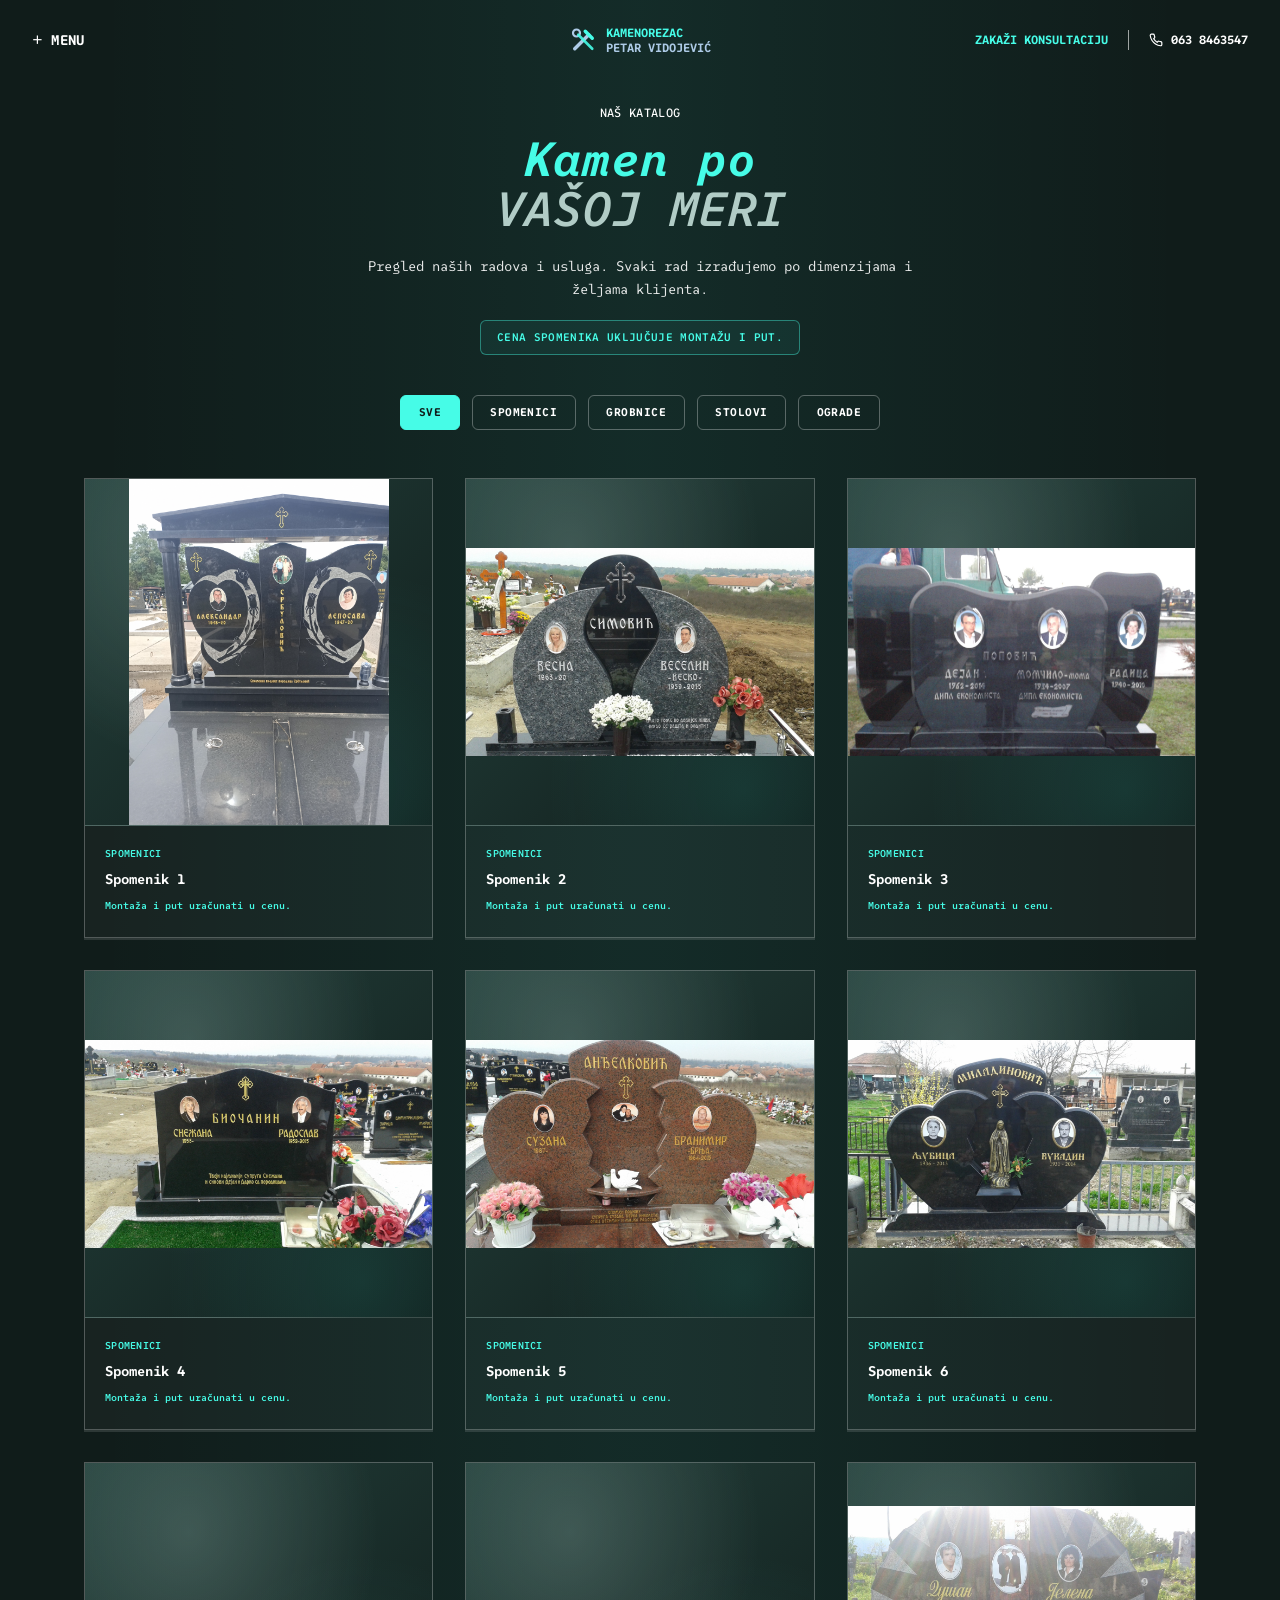
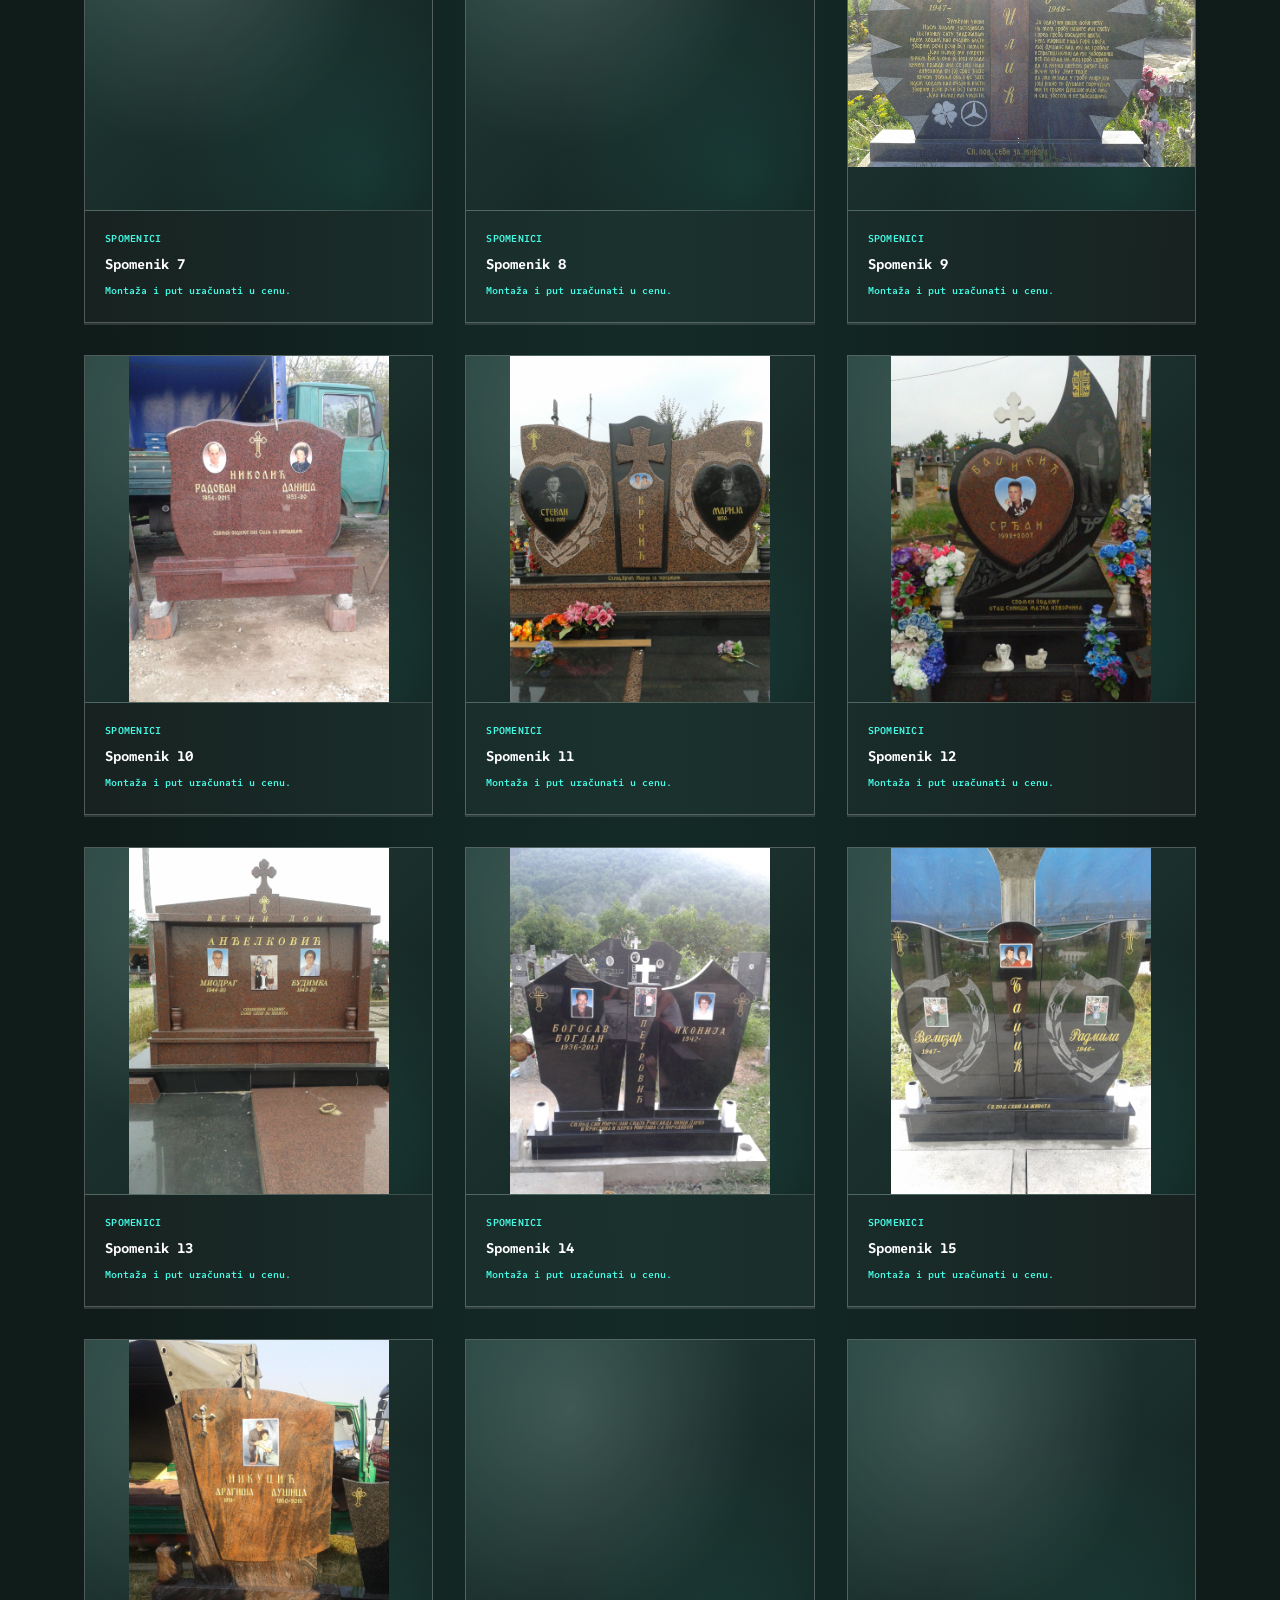
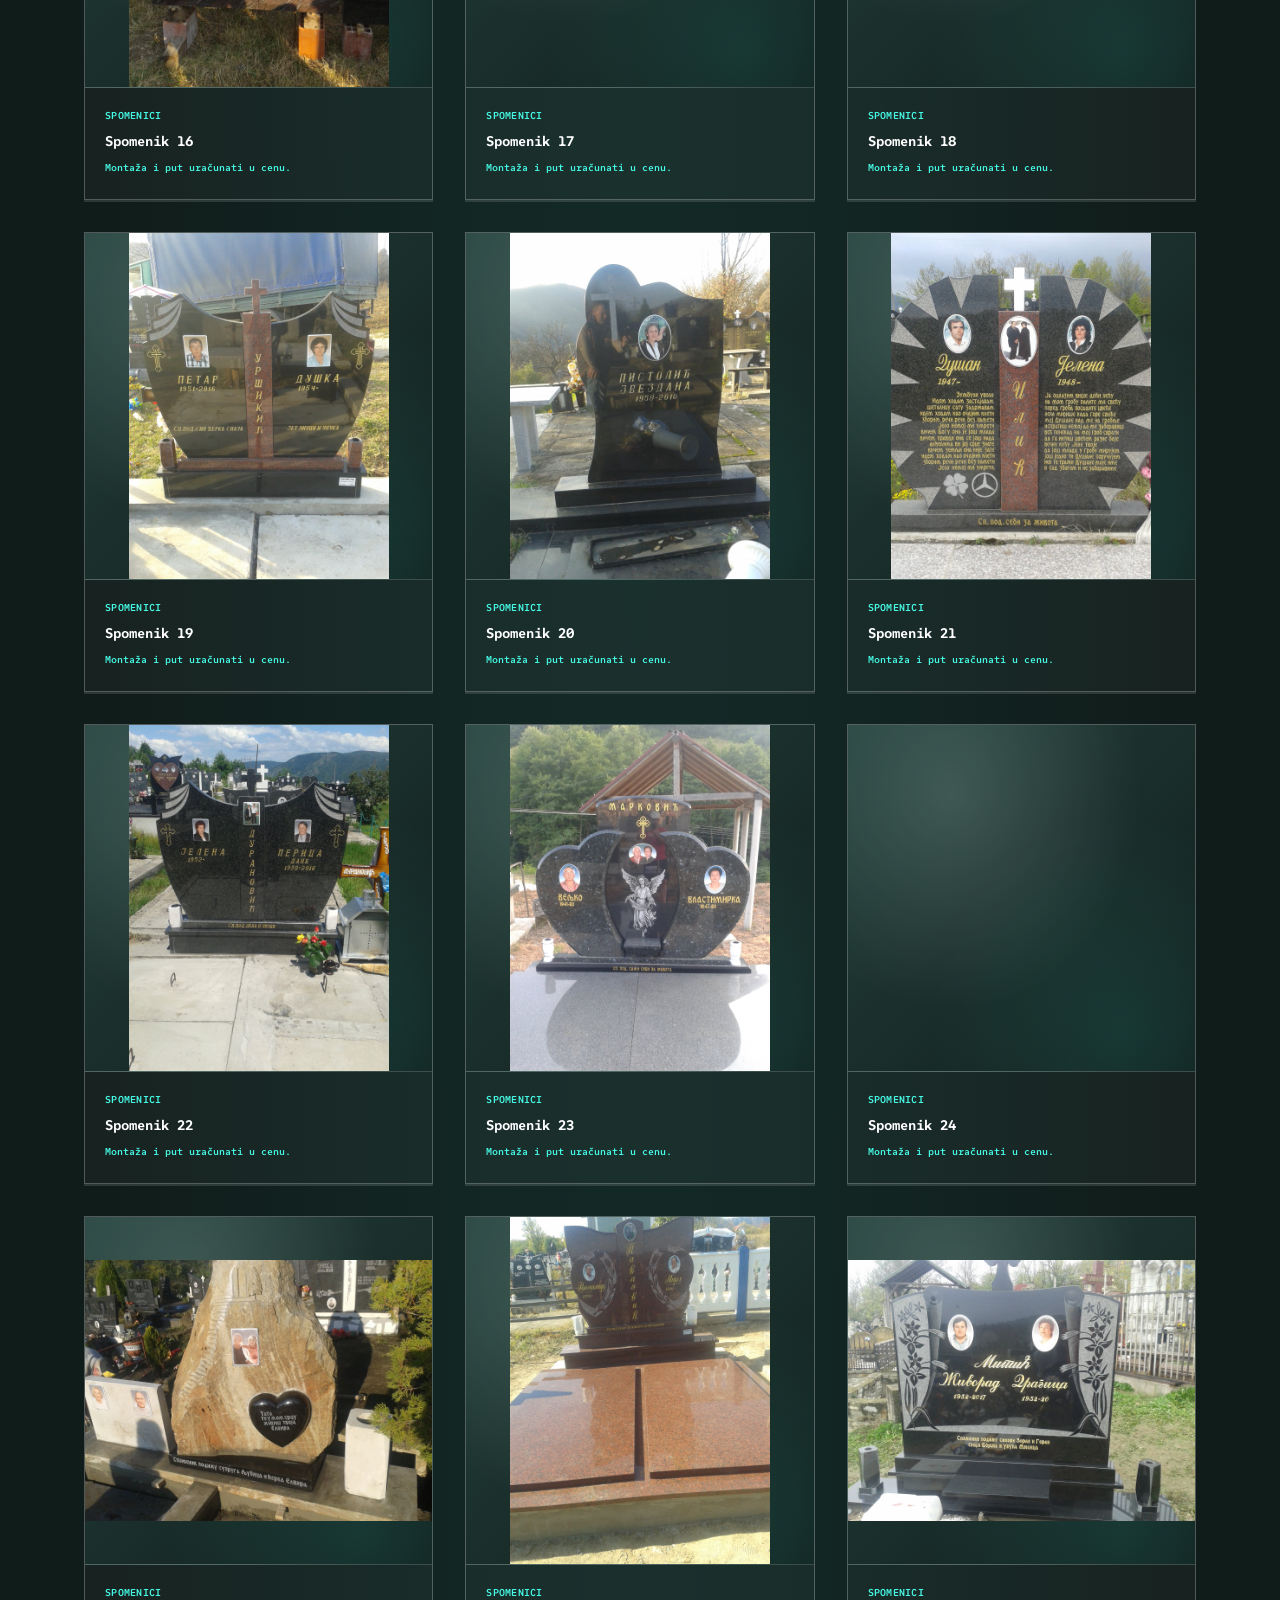
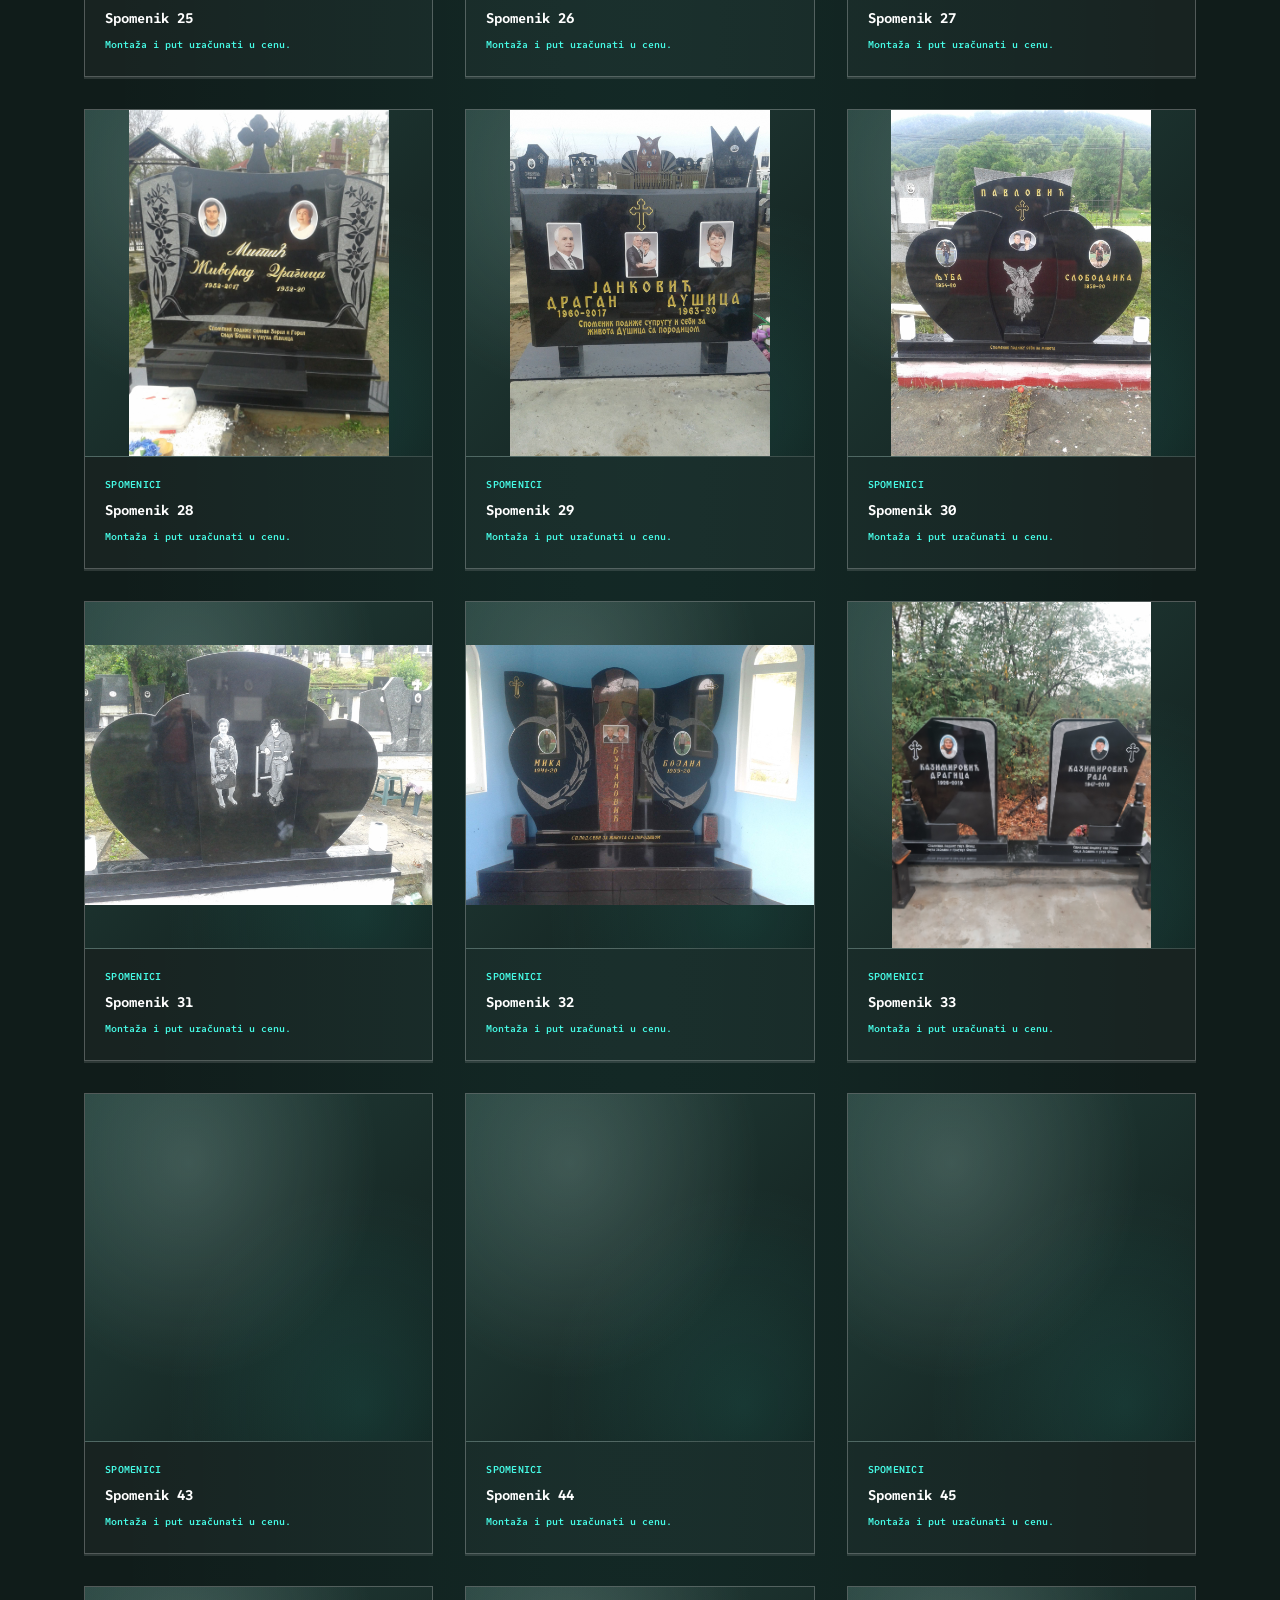
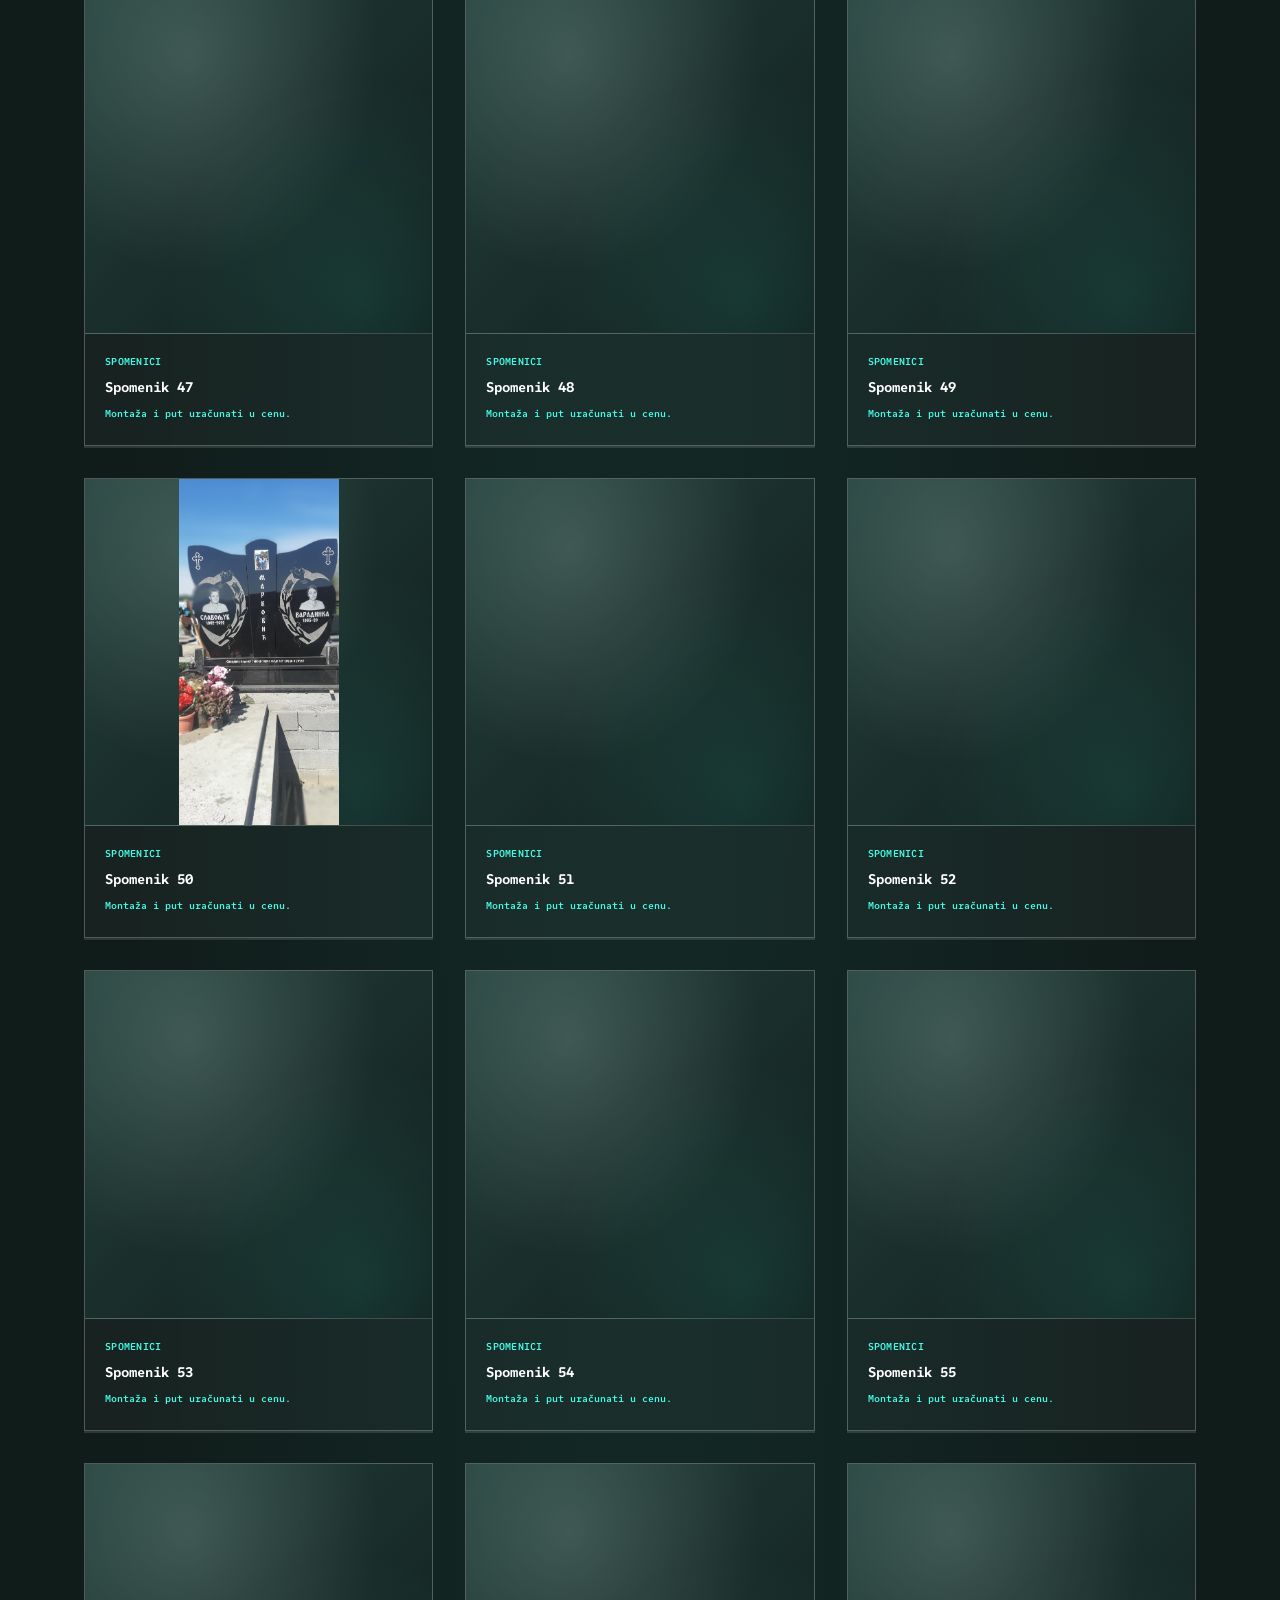
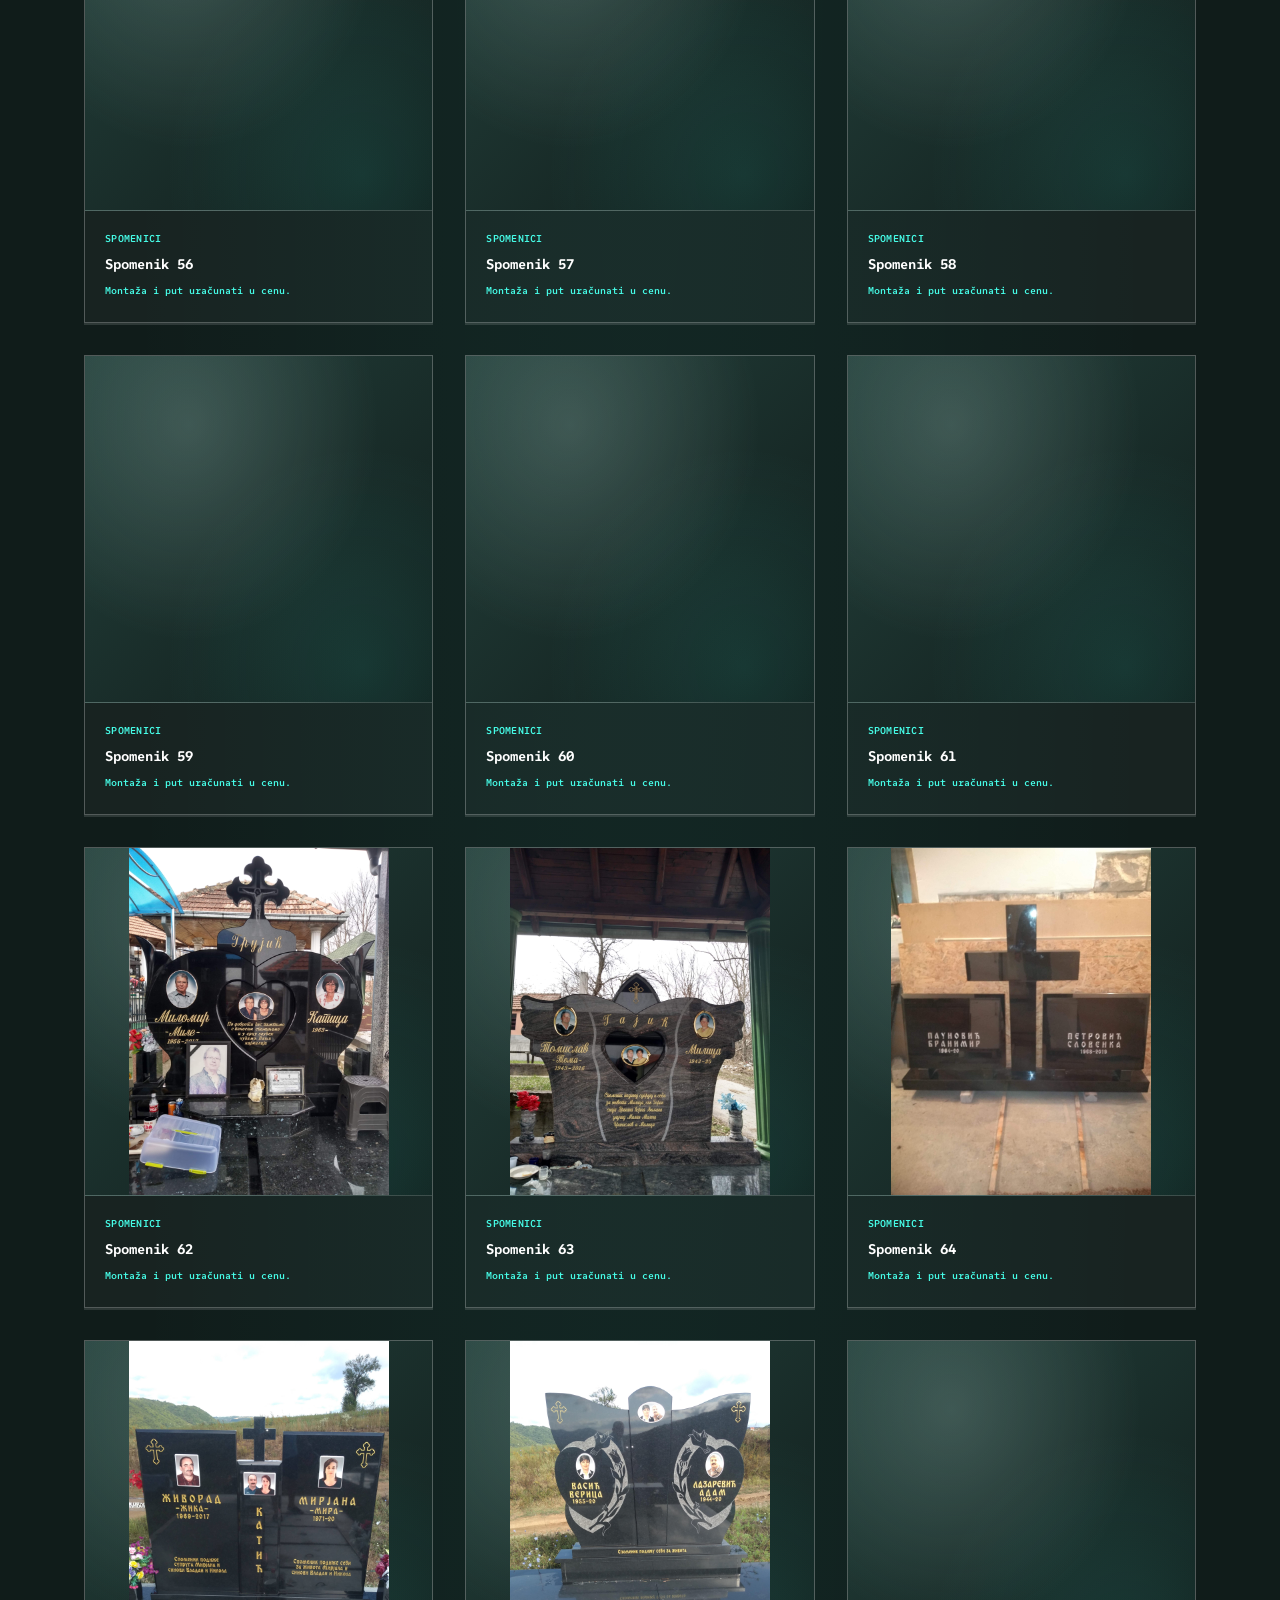
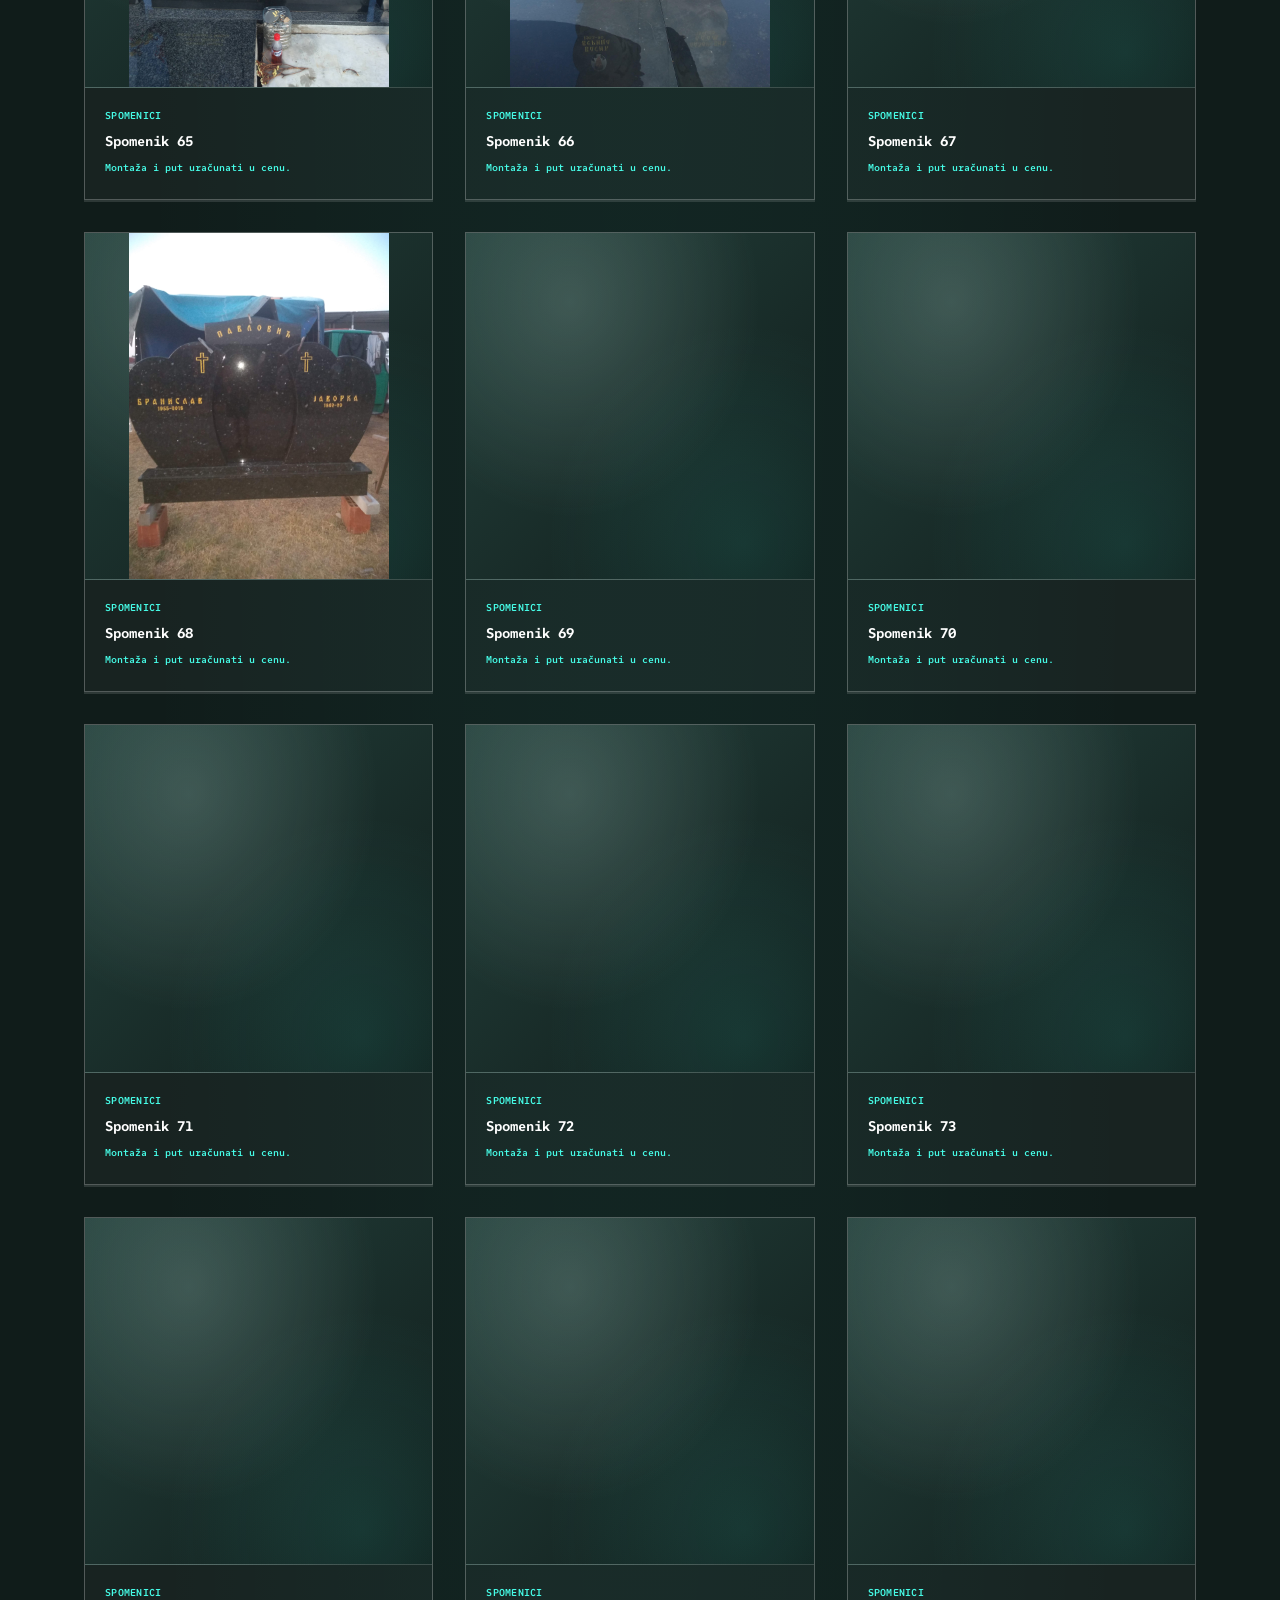
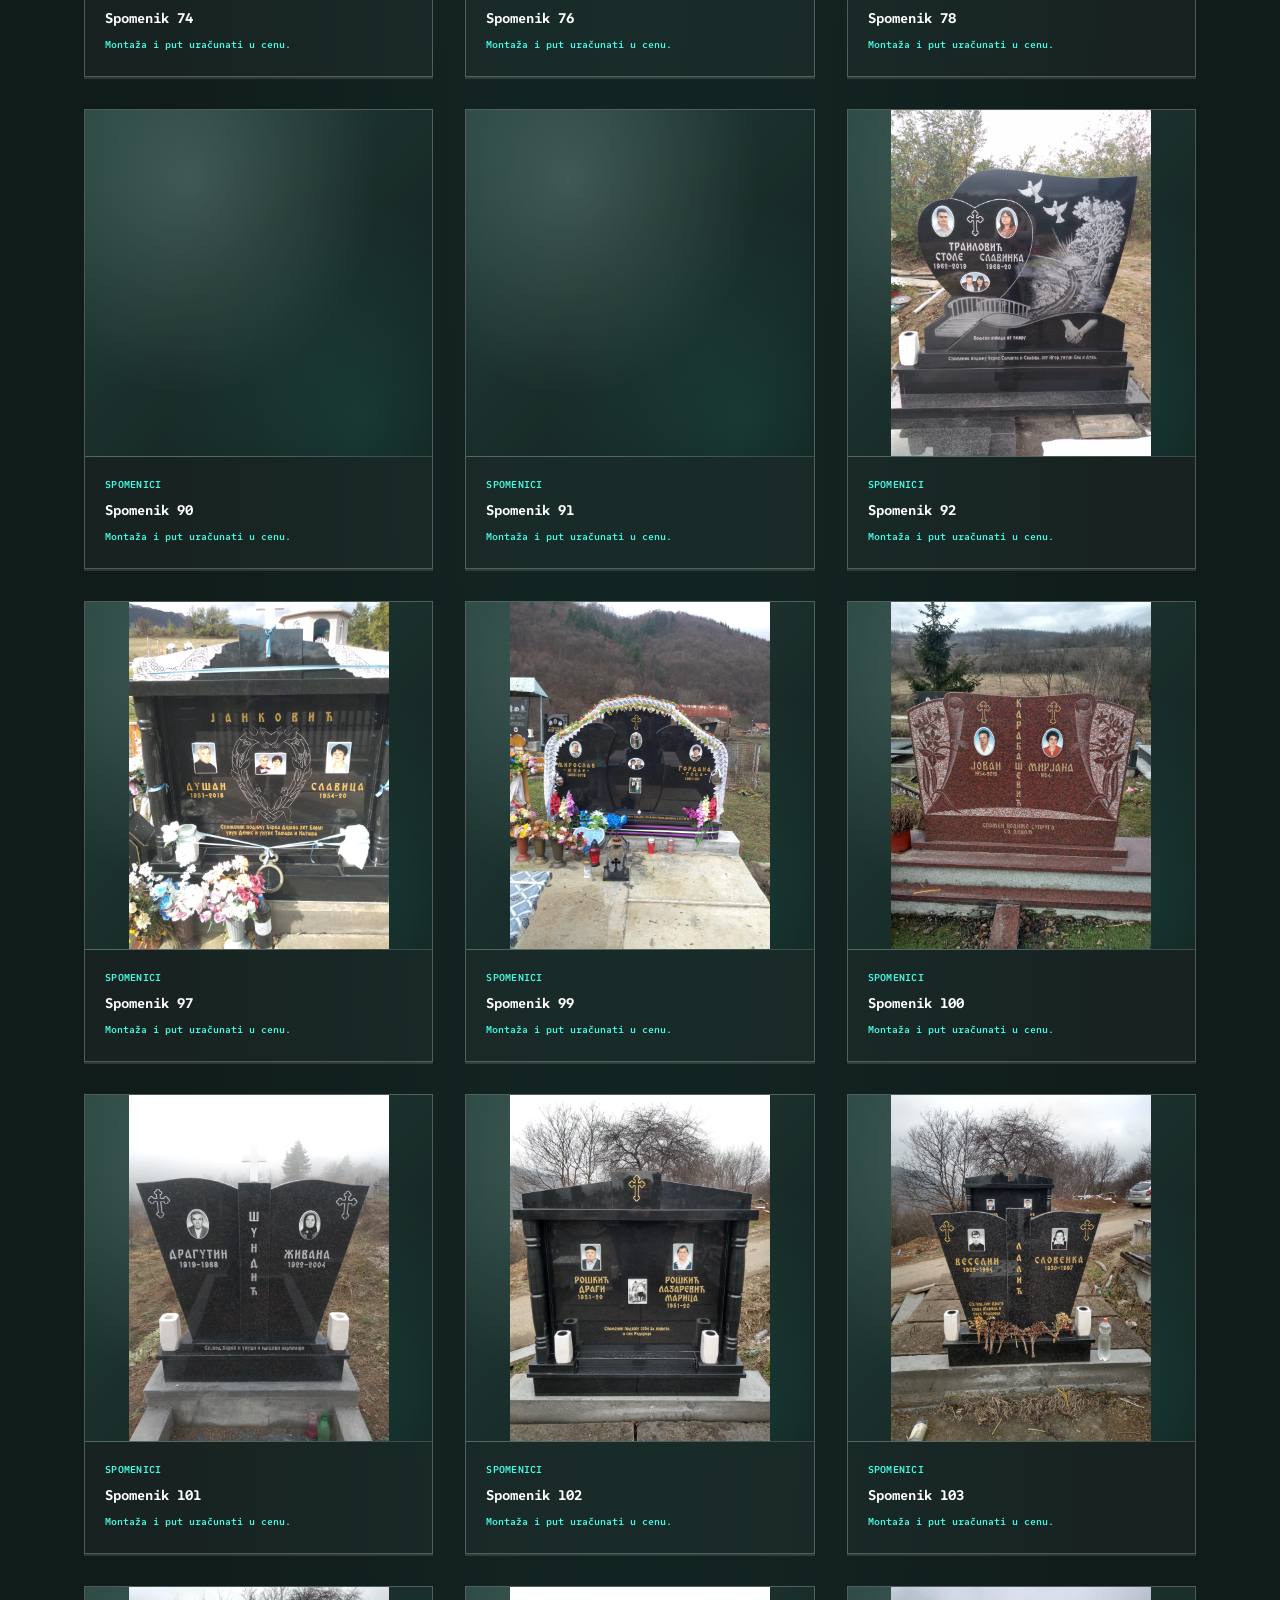
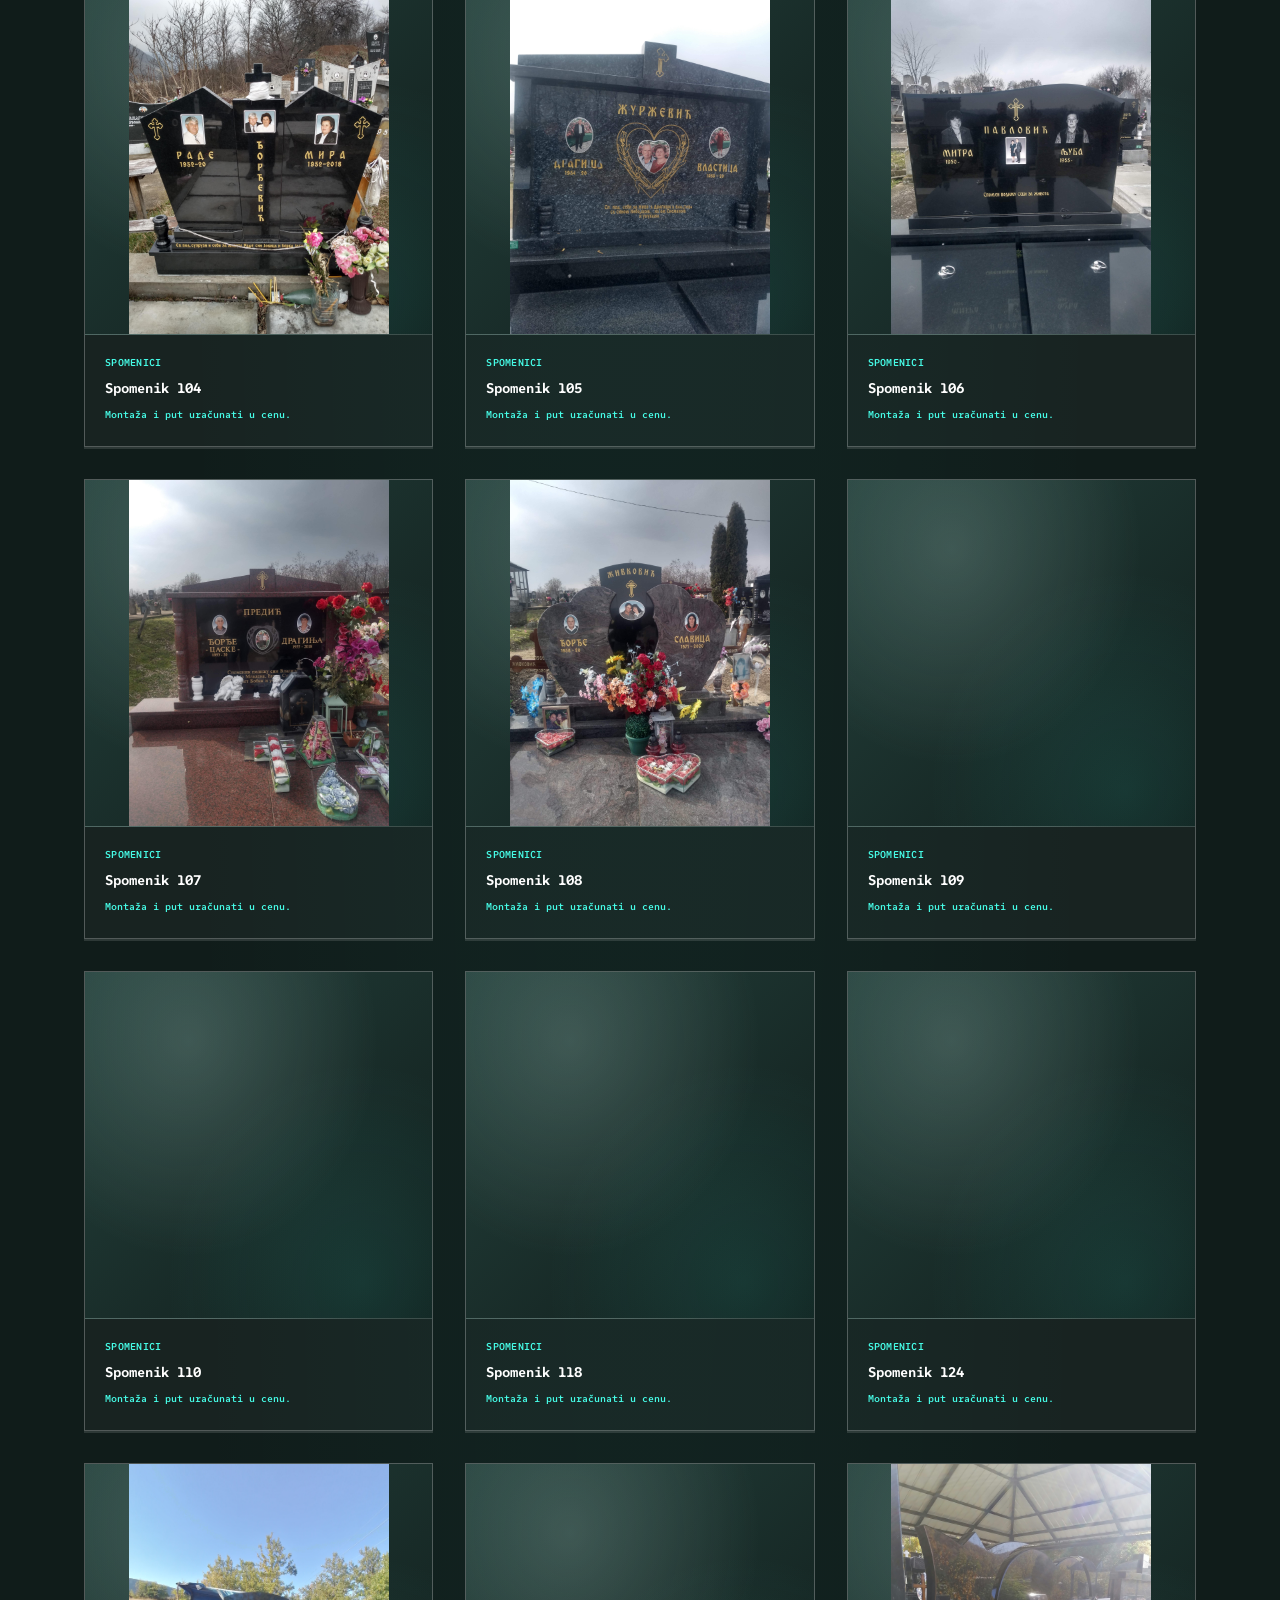
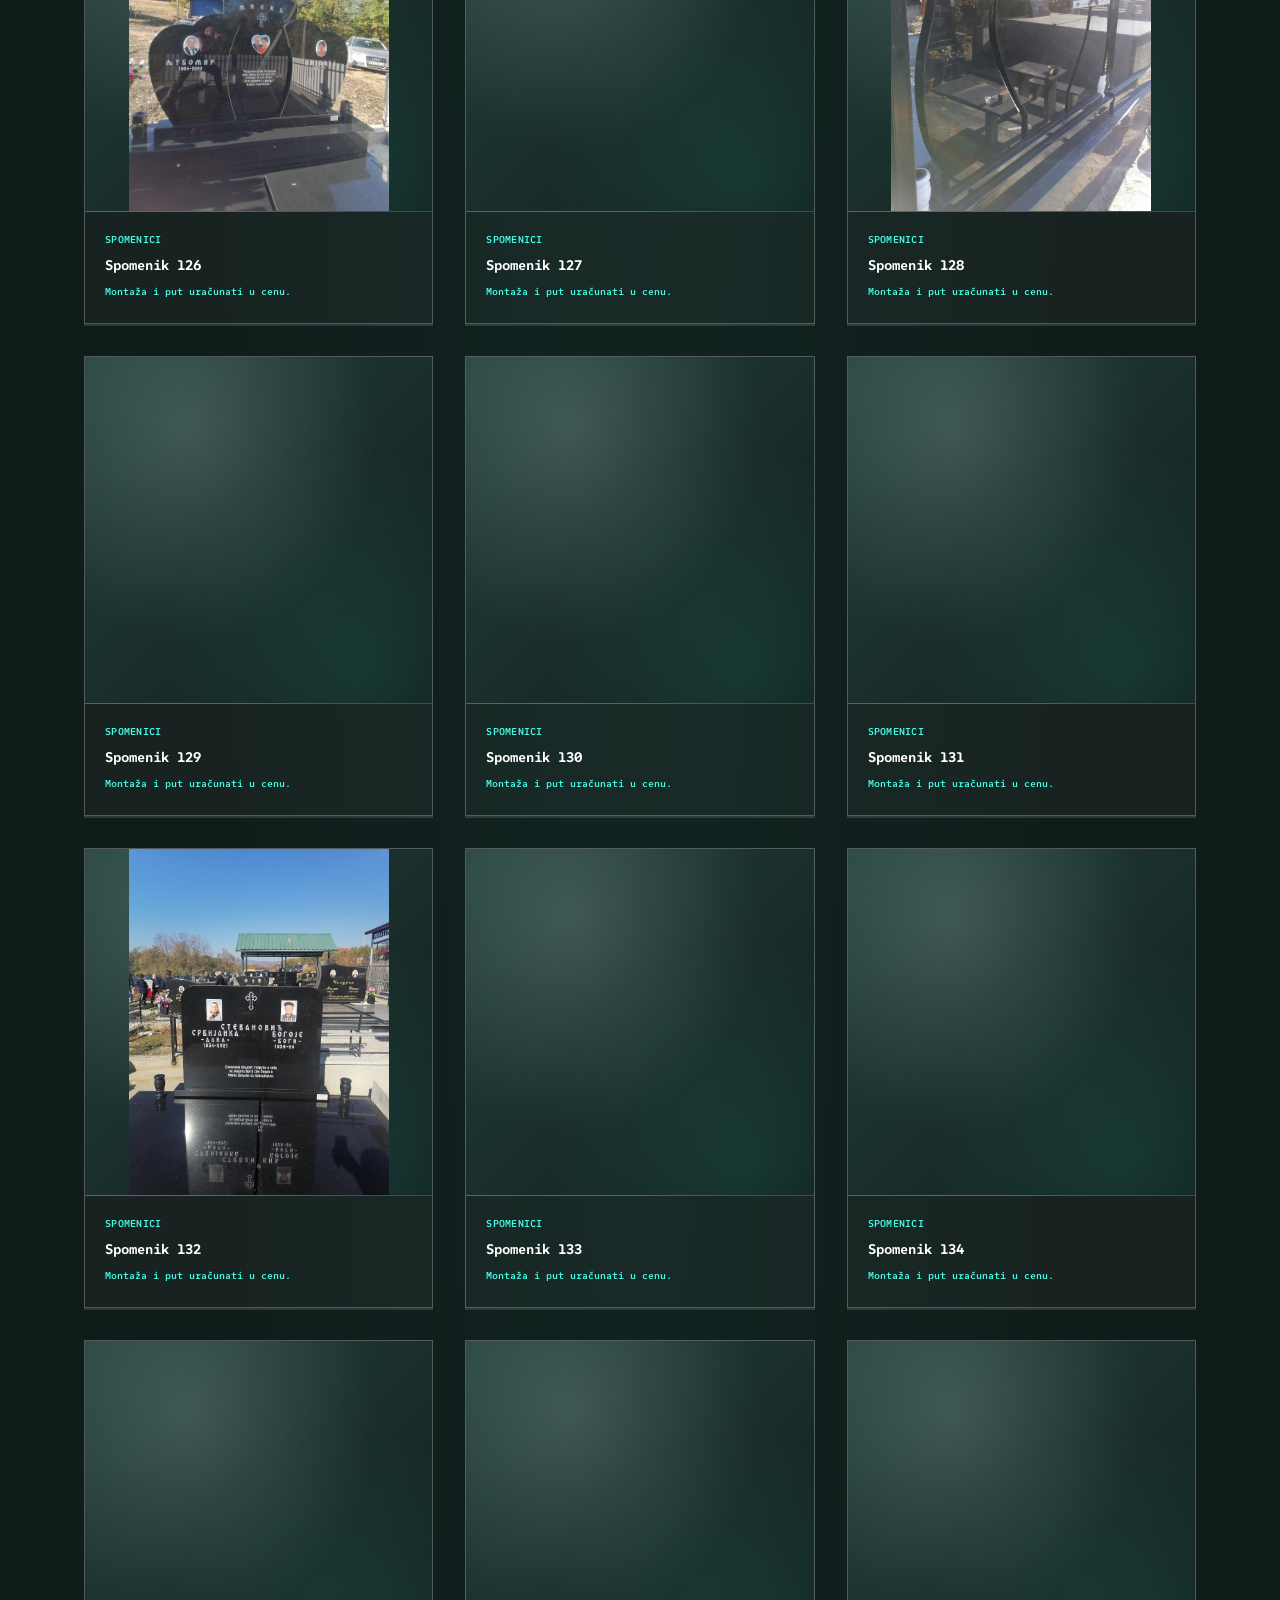
==== commit a7a69104: "Izmena za pozadinu" ====
--- a/katalog.html
+++ b/katalog.html
@@ -1,30 +1,75 @@
 <!DOCTYPE html>
 <html lang="sr">
+
 <head>
   <meta charset="UTF-8">
   <meta name="viewport" content="width=device-width, initial-scale=1">
   <title>Katalog | Kamenorezac Petar Vidojević</title>
-  <meta name="description" content="Katalog radova kamenorezačke radnje Petar Vidojević: spomenici, grobnice, stolovi i ograde.">
+  <meta name="description"
+    content="Katalog radova kamenorezačke radnje Petar Vidojević: spomenici, grobnice, stolovi i ograde.">
   <link rel="preconnect" href="https://fonts.googleapis.com">
   <link rel="preconnect" href="https://fonts.gstatic.com" crossorigin>
-  <link href="https://fonts.googleapis.com/css2?family=SUSE+Mono:ital,wght@0,100..800;1,100..800&display=swap" rel="stylesheet">
+  <link href="https://fonts.googleapis.com/css2?family=SUSE+Mono:ital,wght@0,100..800;1,100..800&display=swap"
+    rel="stylesheet">
   <link rel="stylesheet" href="css/style.css">
   <link rel="stylesheet" href="css/katalog.css">
 </head>
+
 <body>
-<svg class="sprite" aria-hidden="true" focusable="false">
-  <symbol id="i-phone" viewBox="0 0 24 24" fill="none" stroke="currentColor" stroke-width="2"><path d="M22 16.9v3a2 2 0 0 1-2.2 2 19.8 19.8 0 0 1-8.6-3.1 19.5 19.5 0 0 1-6-6A19.8 19.8 0 0 1 2.1 4.2 2 2 0 0 1 4.1 2h3a2 2 0 0 1 2 1.7c.1 1 .4 1.9.7 2.8a2 2 0 0 1-.5 2.1L8 9.9a16 16 0 0 0 6 6l1.3-1.3a2 2 0 0 1 2.1-.4c.9.3 1.8.6 2.8.7a2 2 0 0 1 1.7 2z"/></symbol>
-  <symbol id="i-diamond" viewBox="0 0 24 24" fill="none" stroke="currentColor" stroke-width="2"><path d="M6 3h12l4 6-10 12L2 9z"/><path d="M2 9h20M9 3l3 18M15 3l-3 18" opacity=".6"/></symbol>
-  <symbol id="i-tools" viewBox="0 0 32 32" fill="none" stroke-linecap="round"><path d="M6 26 22 10" stroke="#ADCAE6" stroke-width="4"/><path d="M18 6l8 8" stroke="#46FCE7" stroke-width="4"/><circle cx="8" cy="8" r="4" stroke="#ADCAE6" stroke-width="2.5"/><path d="M26 26 10 10" stroke="#46FCE7" stroke-width="3" opacity=".9"/></symbol>
-  <symbol id="i-pin" viewBox="0 0 24 24" fill="currentColor"><path d="M12 2a7 7 0 0 0-7 7c0 5 7 13 7 13s7-8 7-13a7 7 0 0 0-7-7zm0 9.5A2.5 2.5 0 1 1 12 6.5a2.5 2.5 0 0 1 0 5z"/></symbol>
-  <symbol id="i-back" viewBox="0 0 24 24" fill="none" stroke="currentColor" stroke-width="2" stroke-linecap="round" stroke-linejoin="round"><path d="M9 14 4 9l5-5"/><path d="M4 9h10a6 6 0 0 1 0 12h-3"/></symbol>
-  <symbol id="i-sliders" viewBox="0 0 24 24" fill="none" stroke="currentColor" stroke-width="2" stroke-linecap="round"><path d="M3 7h10M17 7h4M3 17h4M11 17h10"/><circle cx="15" cy="7" r="2"/><circle cx="9" cy="17" r="2"/></symbol>
-  <symbol id="i-calendar" viewBox="0 0 24 24" fill="none" stroke="currentColor" stroke-width="1.8" stroke-linecap="round" stroke-linejoin="round"><rect x="3" y="4" width="18" height="17" rx="2"/><path d="M8 2v4M16 2v4M3 10h18M9 16l2 2 4-4"/></symbol>
-  <symbol id="i-hourglass" viewBox="0 0 24 24" fill="none" stroke="currentColor" stroke-width="1.8" stroke-linecap="round" stroke-linejoin="round"><path d="M6 2h12M6 22h12M7 2c0 6 5 7 5 10s-5 4-5 10M17 2c0 6-5 7-5 10s5 4 5 10"/></symbol>
-  <symbol id="i-handshake" viewBox="0 0 24 24" fill="none" stroke="currentColor" stroke-width="1.8" stroke-linecap="round" stroke-linejoin="round"><path d="M11 17l2 2a1.4 1.4 0 0 0 2-2M14 14l2.5 2.5a1.4 1.4 0 0 0 2-2L15 10M7 11l4-4 3 1 3-2M2 12l5-5 4 1M22 12l-5-5M2 12l8 8M22 12l-6 6"/></symbol>
-  <symbol id="i-fb" viewBox="0 0 24 24" fill="currentColor"><path d="M5 3h14a2 2 0 0 1 2 2v14a2 2 0 0 1-2 2h-4.5v-7h2.3l.4-3h-2.7V9.3c0-.9.3-1.4 1.5-1.4H17V5.2c-.3 0-1.1-.1-2.1-.1-2.2 0-3.700 1.300-3.700 3.800V11H9v3h2.200v7H5a2 2 0 0 1-2-2V5a2 2 0 0 1 2-2z"/></symbol>
-  <symbol id="i-ig" viewBox="0 0 24 24" fill="none" stroke="currentColor" stroke-width="2"><rect x="3" y="3" width="18" height="18" rx="5"/><circle cx="12" cy="12" r="4"/><circle cx="17.5" cy="6.5" r="1" fill="currentColor" stroke="none"/></symbol>
-</svg>
+  <svg class="sprite" aria-hidden="true" focusable="false">
+    <symbol id="i-phone" viewBox="0 0 24 24" fill="none" stroke="currentColor" stroke-width="2">
+      <path
+        d="M22 16.9v3a2 2 0 0 1-2.2 2 19.8 19.8 0 0 1-8.6-3.1 19.5 19.5 0 0 1-6-6A19.8 19.8 0 0 1 2.1 4.2 2 2 0 0 1 4.1 2h3a2 2 0 0 1 2 1.7c.1 1 .4 1.9.7 2.8a2 2 0 0 1-.5 2.1L8 9.9a16 16 0 0 0 6 6l1.3-1.3a2 2 0 0 1 2.1-.4c.9.3 1.8.6 2.8.7a2 2 0 0 1 1.7 2z" />
+    </symbol>
+    <symbol id="i-diamond" viewBox="0 0 24 24" fill="none" stroke="currentColor" stroke-width="2">
+      <path d="M6 3h12l4 6-10 12L2 9z" />
+      <path d="M2 9h20M9 3l3 18M15 3l-3 18" opacity=".6" />
+    </symbol>
+    <symbol id="i-tools" viewBox="0 0 32 32" fill="none" stroke-linecap="round">
+      <path d="M6 26 22 10" stroke="#ADCAE6" stroke-width="4" />
+      <path d="M18 6l8 8" stroke="#46FCE7" stroke-width="4" />
+      <circle cx="8" cy="8" r="4" stroke="#ADCAE6" stroke-width="2.5" />
+      <path d="M26 26 10 10" stroke="#46FCE7" stroke-width="3" opacity=".9" />
+    </symbol>
+    <symbol id="i-pin" viewBox="0 0 24 24" fill="currentColor">
+      <path
+        d="M12 2a7 7 0 0 0-7 7c0 5 7 13 7 13s7-8 7-13a7 7 0 0 0-7-7zm0 9.5A2.5 2.5 0 1 1 12 6.5a2.5 2.5 0 0 1 0 5z" />
+    </symbol>
+    <symbol id="i-back" viewBox="0 0 24 24" fill="none" stroke="currentColor" stroke-width="2" stroke-linecap="round"
+      stroke-linejoin="round">
+      <path d="M9 14 4 9l5-5" />
+      <path d="M4 9h10a6 6 0 0 1 0 12h-3" />
+    </symbol>
+    <symbol id="i-sliders" viewBox="0 0 24 24" fill="none" stroke="currentColor" stroke-width="2"
+      stroke-linecap="round">
+      <path d="M3 7h10M17 7h4M3 17h4M11 17h10" />
+      <circle cx="15" cy="7" r="2" />
+      <circle cx="9" cy="17" r="2" />
+    </symbol>
+    <symbol id="i-calendar" viewBox="0 0 24 24" fill="none" stroke="currentColor" stroke-width="1.8"
+      stroke-linecap="round" stroke-linejoin="round">
+      <rect x="3" y="4" width="18" height="17" rx="2" />
+      <path d="M8 2v4M16 2v4M3 10h18M9 16l2 2 4-4" />
+    </symbol>
+    <symbol id="i-hourglass" viewBox="0 0 24 24" fill="none" stroke="currentColor" stroke-width="1.8"
+      stroke-linecap="round" stroke-linejoin="round">
+      <path d="M6 2h12M6 22h12M7 2c0 6 5 7 5 10s-5 4-5 10M17 2c0 6-5 7-5 10s5 4 5 10" />
+    </symbol>
+    <symbol id="i-handshake" viewBox="0 0 24 24" fill="none" stroke="currentColor" stroke-width="1.8"
+      stroke-linecap="round" stroke-linejoin="round">
+      <path
+        d="M11 17l2 2a1.4 1.4 0 0 0 2-2M14 14l2.5 2.5a1.4 1.4 0 0 0 2-2L15 10M7 11l4-4 3 1 3-2M2 12l5-5 4 1M22 12l-5-5M2 12l8 8M22 12l-6 6" />
+    </symbol>
+    <symbol id="i-fb" viewBox="0 0 24 24" fill="currentColor">
+      <path
+        d="M5 3h14a2 2 0 0 1 2 2v14a2 2 0 0 1-2 2h-4.5v-7h2.3l.4-3h-2.7V9.3c0-.9.3-1.4 1.5-1.4H17V5.2c-.3 0-1.1-.1-2.1-.1-2.2 0-3.700 1.300-3.700 3.800V11H9v3h2.200v7H5a2 2 0 0 1-2-2V5a2 2 0 0 1 2-2z" />
+    </symbol>
+    <symbol id="i-ig" viewBox="0 0 24 24" fill="none" stroke="currentColor" stroke-width="2">
+      <rect x="3" y="3" width="18" height="18" rx="5" />
+      <circle cx="12" cy="12" r="4" />
+      <circle cx="17.5" cy="6.5" r="1" fill="currentColor" stroke="none" />
+    </symbol>
+  </svg>
   <header class="nav">
     <nav class="nav__inner" aria-label="Glavna navigacija">
       <button id="menu-btn" class="nav__menu-btn" type="button" aria-expanded="false" aria-controls="menu-panel">
@@ -32,23 +77,34 @@
       </button>
 
       <a href="index.html" class="logo" aria-label="Kamenorezac Petar Vidojević – početak">
-        <svg class="icon" aria-hidden="true"><use href="#i-tools"/></svg>
-        <span class="logo__text"><span class="logo__l1">Kamenorezac</span><span class="logo__l2">Petar Vidojević</span></span>
+        <svg class="icon" aria-hidden="true">
+          <use href="#i-tools" />
+        </svg>
+        <span class="logo__text"><span class="logo__l1">Kamenorezac</span><span class="logo__l2">Petar
+            Vidojević</span></span>
       </a>
 
       <div class="nav__right">
         <span class="nav__book">Zakaži konsultaciju</span>
         <span class="nav__sep" aria-hidden="true"></span>
-        <a href="tel:+381638463547" class="nav__phone"><svg class="icon" aria-hidden="true"><use href="#i-phone"/></svg> 063 8463547</a>
-      </div>
-      <a href="tel:+381638463547" class="nav__phone-icon" aria-label="Pozovi 063 8463547"><svg class="icon" aria-hidden="true"><use href="#i-phone"/></svg></a>
+        <a href="tel:+381638463547" class="nav__phone"><svg class="icon" aria-hidden="true">
+            <use href="#i-phone" />
+          </svg> 063 8463547</a>
+      </div>
+      <a href="tel:+381638463547" class="nav__phone-icon" aria-label="Pozovi 063 8463547"><svg class="icon"
+          aria-hidden="true">
+          <use href="#i-phone" />
+        </svg></a>
     </nav>
   </header>
 
   <aside id="menu-panel" class="drawer" aria-hidden="true" aria-label="Meni">
     <div class="drawer__head">
       <span class="nav__menu-btn"><span class="nav__plus" aria-hidden="true">+</span> Menu</span>
-      <button id="menu-close" class="drawer__close" type="button" aria-label="Zatvori meni"><svg class="icon" aria-hidden="true"><use href="#i-back"/></svg></button>
+      <button id="menu-close" class="drawer__close" type="button" aria-label="Zatvori meni"><svg class="icon"
+          aria-hidden="true">
+          <use href="#i-back" />
+        </svg></button>
     </div>
     <ul class="drawer__list">
       <li class="menu-link"><a href="index.html#usluge">Usluge</a></li>
@@ -65,7 +121,8 @@
         <header class="section-head">
           <p class="eyebrow">Naš katalog</p>
           <h1 class="heading-italic heading-italic--lg"><span>Kamen po</span><span>vašoj meri</span></h1>
-          <p class="catalog__intro">Pregled naših radova i usluga. Svaki rad izrađujemo po dimenzijama i željama klijenta.</p>
+          <p class="catalog__intro">Pregled naših radova i usluga. Svaki rad izrađujemo po dimenzijama i željama
+            klijenta.</p>
           <p class="catalog__note">Cena spomenika uključuje montažu i put.</p>
         </header>
 
@@ -82,12 +139,17 @@
   </main>
 
   <footer id="kontakt" class="footer">
-    <div class="footer__notch" aria-hidden="true"><svg class="icon" aria-hidden="true"><use href="#i-tools"/></svg></div>
+    <div class="footer__notch" aria-hidden="true"><svg class="icon" aria-hidden="true">
+        <use href="#i-tools" />
+      </svg></div>
 
     <div class="footer__top">
       <div class="footer__brand">
-        <p class="brand-title brand-title--sm"><span class="brand-title__l1">Kamenorezac</span><span class="brand-title__l2">Petar Vidojević</span></p>
-        <div class="divider" aria-hidden="true"><svg class="icon" aria-hidden="true"><use href="#i-diamond"/></svg></div>
+        <p class="brand-title brand-title--sm"><span class="brand-title__l1">Kamenorezac</span><span
+            class="brand-title__l2">Petar Vidojević</span></p>
+        <div class="divider" aria-hidden="true"><svg class="icon" aria-hidden="true">
+            <use href="#i-diamond" />
+          </svg></div>
         <p class="tagline">Kamen koji traje generacijama</p>
       </div>
 
@@ -99,8 +161,12 @@
           <hr class="footer__rule">
           <h2 class="footer__label">Zaprati nas</h2>
           <div class="footer__social">
-            <a href="#" aria-label="Facebook"><svg class="icon" aria-hidden="true"><use href="#i-fb"/></svg></a>
-            <a href="#" aria-label="Instagram"><svg class="icon" aria-hidden="true"><use href="#i-ig"/></svg></a>
+            <a href="#" aria-label="Facebook"><svg class="icon" aria-hidden="true">
+                <use href="#i-fb" />
+              </svg></a>
+            <a href="#" aria-label="Instagram"><svg class="icon" aria-hidden="true">
+                <use href="#i-ig" />
+              </svg></a>
           </div>
         </div>
 
@@ -136,4 +202,5 @@
   <script src="js/main.js"></script>
   <script src="js/katalog.js"></script>
 </body>
+
 </html>
--- a/css/style.css
+++ b/css/style.css
@@ -14,8 +14,18 @@
 }
 
 /* ---------- Reset / osnova ---------- */
-*, *::before, *::after { box-sizing: border-box; margin: 0; padding: 0; }
-html { scroll-behavior: smooth; }
+*,
+*::before,
+*::after {
+  box-sizing: border-box;
+  margin: 0;
+  padding: 0;
+}
+
+html {
+  scroll-behavior: smooth;
+}
+
 body {
   min-height: 100vh;
   font-family: 'SUSE Mono', ui-monospace, monospace;
@@ -23,225 +33,885 @@
   background: var(--pine);
   color: #fff;
 }
-a { color: inherit; text-decoration: none; transition: color .2s; }
-button { font: inherit; color: inherit; background: none; border: 0; cursor: pointer; transition: color .2s; }
-a:hover, button:hover { color: var(--aqua); }
-ul { list-style: none; }
-address { font-style: normal; }
-h1, h2, h3 { font-size: inherit; font-weight: inherit; }
-hr { border: 0; }
-img, svg { display: block; }
-section[id] { scroll-margin-top: 80px; }
-:focus-visible { outline: 2px solid var(--aqua); outline-offset: 3px; }
-.is-current { color: var(--aqua); }
-
-.sprite { position: absolute; width: 0; height: 0; overflow: hidden; }
-.icon { width: 1em; height: 1em; flex-shrink: 0; }
+
+a {
+  color: inherit;
+  text-decoration: none;
+  transition: color .2s;
+}
+
+button {
+  font: inherit;
+  color: inherit;
+  background: none;
+  border: 0;
+  cursor: pointer;
+  transition: color .2s;
+}
+
+a:hover,
+button:hover {
+  color: var(--aqua);
+}
+
+ul {
+  list-style: none;
+}
+
+address {
+  font-style: normal;
+}
+
+h1,
+h2,
+h3 {
+  font-size: inherit;
+  font-weight: inherit;
+}
+
+hr {
+  border: 0;
+}
+
+img,
+svg {
+  display: block;
+}
+
+section[id] {
+  scroll-margin-top: 80px;
+}
+
+:focus-visible {
+  outline: 2px solid var(--aqua);
+  outline-offset: 3px;
+}
+
+.is-current {
+  color: var(--aqua);
+}
+
+.sprite {
+  position: absolute;
+  width: 0;
+  height: 0;
+  overflow: hidden;
+}
+
+.icon {
+  width: 1em;
+  height: 1em;
+  flex-shrink: 0;
+}
 
 /* ---------- Višekratne komponente ---------- */
-.section { position: relative; background: var(--ink); }
+.section {
+  position: relative;
+  background: var(--ink);
+}
+
 .glow {
-  position: absolute; inset: 0; pointer-events: none;
+  position: absolute;
+  inset: 0;
+  pointer-events: none;
   background: radial-gradient(ellipse at top, rgba(70, 252, 231, .07), transparent 60%);
 }
-.container { position: relative; max-width: 72rem; margin: 0 auto; padding: 5rem 1.25rem; }
-.section-head { text-align: center; }
-.eyebrow { font-size: .6875rem; font-weight: 500; text-transform: uppercase; letter-spacing: .025em; }
-
-.heading-italic { margin-top: .75rem; font-style: italic; line-height: 1.05; }
-.heading-italic span { display: block; font-size: clamp(1.6rem, 5vw, 2.4rem); }
-.heading-italic span:first-child { font-weight: 700; color: var(--aqua); }
-.heading-italic span:last-child { font-weight: 600; text-transform: uppercase; color: var(--mist); }
-.heading-italic--lg span { font-size: clamp(1.8rem, 6vw, 3rem); }
+
+.container {
+  position: relative;
+  max-width: 72rem;
+  margin: 0 auto;
+  padding: 5rem 1.25rem;
+}
+
+.section-head {
+  text-align: center;
+}
+
+.eyebrow {
+  font-size: .6875rem;
+  font-weight: 500;
+  text-transform: uppercase;
+  letter-spacing: .025em;
+}
+
+.heading-italic {
+  margin-top: .75rem;
+  font-style: italic;
+  line-height: 1.05;
+}
+
+.heading-italic span {
+  display: block;
+  font-size: clamp(1.6rem, 5vw, 2.4rem);
+}
+
+.heading-italic span:first-child {
+  font-weight: 700;
+  color: var(--aqua);
+}
+
+.heading-italic span:last-child {
+  font-weight: 600;
+  text-transform: uppercase;
+  color: var(--mist);
+}
+
+.heading-italic--lg span {
+  font-size: clamp(1.8rem, 6vw, 3rem);
+}
 
 .btn {
-  display: inline-block; padding: .625rem 2rem; border-radius: 6px;
-  background: var(--btn); color: #fff;
-  font-size: .75rem; font-weight: 700; text-transform: uppercase; letter-spacing: .025em;
+  display: inline-block;
+  padding: .625rem 2rem;
+  border-radius: 6px;
+  background: var(--btn);
+  color: #fff;
+  font-size: .75rem;
+  font-weight: 700;
+  text-transform: uppercase;
+  letter-spacing: .025em;
   transition: background .2s, color .2s;
 }
-.btn:hover { background: var(--aqua); color: var(--ink); }
-.section-cta { display: flex; justify-content: center; margin-top: 3rem; }
-
-.divider { display: flex; align-items: center; gap: .75rem; width: 100%; max-width: 28rem; margin-top: 1.5rem; }
-.divider::before, .divider::after { content: ""; flex: 1; height: 1px; background: rgba(255, 255, 255, .45); }
-.divider .icon { width: .875rem; height: .875rem; color: var(--aqua); }
-.divider--narrow { max-width: 24rem; margin: 3rem auto 0; }
-
-.brand-title { font-weight: 700; text-transform: uppercase; line-height: .9; letter-spacing: -.025em; }
-.brand-title span { display: block; }
-.brand-title__l1 { font-size: clamp(2.1rem, 9.5vw, 5.5rem); color: var(--aqua); }
-.brand-title__l2 { font-size: clamp(1.6rem, 7.4vw, 4.4rem); font-weight: 600; color: var(--mist); }
-.brand-title--sm .brand-title__l1 { font-size: clamp(2.1rem, 9.5vw, 4.8rem); }
-.brand-title--sm .brand-title__l2 { font-size: clamp(1.6rem, 7.4vw, 3.8rem); }
-.tagline { margin-top: .75rem; font-size: .75rem; font-weight: 500; text-transform: uppercase; letter-spacing: .025em; }
+
+.btn:hover {
+  background: var(--aqua);
+  color: var(--ink);
+}
+
+.section-cta {
+  display: flex;
+  justify-content: center;
+  margin-top: 3rem;
+}
+
+.divider {
+  display: flex;
+  align-items: center;
+  gap: .75rem;
+  width: 100%;
+  max-width: 28rem;
+  margin-top: 1.5rem;
+}
+
+.divider::before,
+.divider::after {
+  content: "";
+  flex: 1;
+  height: 1px;
+  background: rgba(255, 255, 255, .45);
+}
+
+.divider .icon {
+  width: .875rem;
+  height: .875rem;
+  color: var(--aqua);
+}
+
+.divider--narrow {
+  max-width: 24rem;
+  margin: 3rem auto 0;
+}
+
+.brand-title {
+  font-weight: 700;
+  text-transform: uppercase;
+  line-height: .9;
+  letter-spacing: -.025em;
+}
+
+.brand-title span {
+  display: block;
+}
+
+.brand-title__l1 {
+  font-size: clamp(2.1rem, 9.5vw, 5.5rem);
+  color: var(--aqua);
+}
+
+.brand-title__l2 {
+  font-size: clamp(1.6rem, 7.4vw, 4.4rem);
+  font-weight: 600;
+  color: var(--mist);
+}
+
+.brand-title--sm .brand-title__l1 {
+  font-size: clamp(2.1rem, 9.5vw, 4.8rem);
+}
+
+.brand-title--sm .brand-title__l2 {
+  font-size: clamp(1.6rem, 7.4vw, 3.8rem);
+}
+
+.tagline {
+  margin-top: .75rem;
+  font-size: .75rem;
+  font-weight: 500;
+  text-transform: uppercase;
+  letter-spacing: .025em;
+}
 
 .card {
-  display: flex; flex-direction: column;
-  border: 1px solid var(--line); background: rgba(255, 255, 255, .03);
+  display: flex;
+  flex-direction: column;
+  border: 1px solid var(--line);
+  background: rgba(255, 255, 255, .03);
   box-shadow: 0 2px 0 rgba(255, 255, 255, .12);
 }
 
 /* ---------- Navigacija (nije fiksirana) ---------- */
-.nav { position: absolute; top: 0; left: 0; right: 0; z-index: 50; }
+.nav {
+  position: absolute;
+  top: 0;
+  left: 0;
+  right: 0;
+  z-index: 50;
+}
+
 .nav__inner {
-  position: relative; display: flex; align-items: center; justify-content: space-between;
-  height: 4rem; max-width: 90rem; margin: 0 auto; padding: 0 1.25rem;
-}
+  position: relative;
+  display: flex;
+  align-items: center;
+  justify-content: space-between;
+  height: 4rem;
+  max-width: 90rem;
+  margin: 0 auto;
+  padding: 0 1.25rem;
+}
+
 .nav__menu-btn {
-  display: flex; align-items: center; gap: .5rem;
-  font-size: .75rem; font-weight: 700; text-transform: uppercase; letter-spacing: .025em;
-}
-.nav__plus { font-size: 1.125rem; font-weight: 400; line-height: 1; }
-
-.logo { position: absolute; left: 50%; transform: translateX(-50%); display: flex; align-items: center; gap: .5rem; }
-.logo .icon { width: 1.5rem; height: 1.5rem; }
-.logo__text { font-size: .625rem; font-weight: 700; line-height: 1.25; text-transform: uppercase; }
-.logo__text span { display: block; }
-.logo__l1 { color: var(--aqua); }
-.logo__l2 { color: var(--sky); }
-
-.nav__right { display: none; align-items: center; gap: 1.25rem; font-size: .75rem; font-weight: 700; text-transform: uppercase; }
-.nav__book { color: var(--aqua); }
-.nav__sep { width: 1px; height: 1.25rem; background: rgba(255, 255, 255, .6); }
-.nav__phone { display: flex; align-items: center; gap: .5rem; }
-.nav__phone .icon { width: .875rem; height: .875rem; }
-.nav__phone-icon { display: block; }
-.nav__phone-icon .icon { width: 1.25rem; height: 1.25rem; }
+  display: flex;
+  align-items: center;
+  gap: .5rem;
+  font-size: .75rem;
+  font-weight: 700;
+  text-transform: uppercase;
+  letter-spacing: .025em;
+}
+
+.nav__plus {
+  font-size: 1.125rem;
+  font-weight: 400;
+  line-height: 1;
+}
+
+.logo {
+  position: absolute;
+  left: 50%;
+  transform: translateX(-50%);
+  display: flex;
+  align-items: center;
+  gap: .5rem;
+}
+
+.logo .icon {
+  width: 1.5rem;
+  height: 1.5rem;
+}
+
+.logo__text {
+  font-size: .625rem;
+  font-weight: 700;
+  line-height: 1.25;
+  text-transform: uppercase;
+}
+
+.logo__text span {
+  display: block;
+}
+
+.logo__l1 {
+  color: var(--aqua);
+}
+
+.logo__l2 {
+  color: var(--sky);
+}
+
+.nav__right {
+  display: none;
+  align-items: center;
+  gap: 1.25rem;
+  font-size: .75rem;
+  font-weight: 700;
+  text-transform: uppercase;
+}
+
+.nav__book {
+  color: var(--aqua);
+}
+
+.nav__sep {
+  width: 1px;
+  height: 1.25rem;
+  background: rgba(255, 255, 255, .6);
+}
+
+.nav__phone {
+  display: flex;
+  align-items: center;
+  gap: .5rem;
+}
+
+.nav__phone .icon {
+  width: .875rem;
+  height: .875rem;
+}
+
+.nav__phone-icon {
+  display: block;
+}
+
+.nav__phone-icon .icon {
+  width: 1.25rem;
+  height: 1.25rem;
+}
 
 /* ---------- Bočni meni (samo sa leve strane, glass) ---------- */
 .drawer {
-  position: fixed; top: 0; left: 0; z-index: 60;
-  height: 100vh; height: 100svh; width: min(320px, 85vw);
+  position: fixed;
+  top: 0;
+  left: 0;
+  z-index: 60;
+  height: 100vh;
+  height: 100svh;
+  width: min(320px, 85vw);
   background: rgba(16, 28, 26, .55);
   -webkit-backdrop-filter: blur(18px) saturate(140%);
   backdrop-filter: blur(18px) saturate(140%);
   border-right: 1px solid rgba(255, 255, 255, .12);
   box-shadow: 8px 0 32px rgba(0, 0, 0, .25);
-  transform: translateX(-100%); visibility: hidden;
+  transform: translateX(-100%);
+  visibility: hidden;
   transition: transform .45s cubic-bezier(.22, 1, .36, 1), visibility 0s linear .45s;
 }
-.drawer.open { transform: translateX(0); visibility: visible; transition: transform .45s cubic-bezier(.22, 1, .36, 1), visibility 0s; }
-.drawer__head { display: flex; align-items: center; justify-content: space-between; height: 4rem; padding: 0 1.25rem; }
-.drawer__close .icon { width: 1rem; height: 1rem; }
+
+.drawer.open {
+  transform: translateX(0);
+  visibility: visible;
+  transition: transform .45s cubic-bezier(.22, 1, .36, 1), visibility 0s;
+}
+
+.drawer__head {
+  display: flex;
+  align-items: center;
+  justify-content: space-between;
+  height: 4rem;
+  padding: 0 1.25rem;
+}
+
+.drawer__close .icon {
+  width: 1rem;
+  height: 1rem;
+}
+
 .drawer__list {
-  display: flex; flex-direction: column; align-items: center; gap: 2.25rem; margin-top: 4rem;
-  font-size: 1.125rem; font-weight: 700; text-transform: uppercase; letter-spacing: .025em;
-}
-.menu-link { opacity: 0; transform: translateX(-12px); transition: transform .4s ease, opacity .4s ease; }
-.drawer.open .menu-link { opacity: 1; transform: none; }
-.drawer.open .menu-link:nth-child(1) { transition-delay: .12s; }
-.drawer.open .menu-link:nth-child(2) { transition-delay: .18s; }
-.drawer.open .menu-link:nth-child(3) { transition-delay: .24s; }
-.drawer.open .menu-link:nth-child(4) { transition-delay: .30s; }
+  display: flex;
+  flex-direction: column;
+  align-items: center;
+  gap: 2.25rem;
+  margin-top: 4rem;
+  font-size: 1.125rem;
+  font-weight: 700;
+  text-transform: uppercase;
+  letter-spacing: .025em;
+}
+
+.menu-link {
+  opacity: 0;
+  transform: translateX(-12px);
+  transition: transform .4s ease, opacity .4s ease;
+}
+
+.drawer.open .menu-link {
+  opacity: 1;
+  transform: none;
+}
+
+.drawer.open .menu-link:nth-child(1) {
+  transition-delay: .12s;
+}
+
+.drawer.open .menu-link:nth-child(2) {
+  transition-delay: .18s;
+}
+
+.drawer.open .menu-link:nth-child(3) {
+  transition-delay: .24s;
+}
+
+.drawer.open .menu-link:nth-child(4) {
+  transition-delay: .30s;
+}
 
 /* ---------- Hero ---------- */
-.hero { position: relative; display: flex; align-items: center; justify-content: center; overflow: hidden; min-height: 100vh; min-height: 100svh; }
-.hero__img { position: absolute; inset: 0; width: 100%; height: 100%; object-fit: cover; object-position: 30% center; }
+.hero {
+  position: relative;
+  display: flex;
+  align-items: center;
+  justify-content: center;
+  overflow: hidden;
+  min-height: 100vh;
+  min-height: 100svh;
+}
+
+.hero__img {
+  position: absolute;
+  inset: 0;
+  width: 100%;
+  height: 100%;
+  object-fit: cover;
+  object-position: 30% center;
+}
+
 .hero__shade {
-  position: absolute; inset: 0;
-  background: linear-gradient(to bottom, rgba(16, 28, 26, .4), transparent 50%, rgba(16, 28, 26, .7)), rgba(16, 28, 26, .6);
-}
+  position: absolute;
+  inset: 0;
+  background-color: rgba(0, 0, 0, 0.4);
+}
+
 .hero__content {
-  position: relative; z-index: 10; display: flex; flex-direction: column; align-items: center;
-  width: 100%; max-width: 64rem; padding: 6rem 1.25rem 10rem; text-align: center;
-}
+  position: relative;
+  z-index: 10;
+  display: flex;
+  flex-direction: column;
+  align-items: center;
+  width: 100%;
+  max-width: 64rem;
+  padding: 6rem 1.25rem 10rem;
+  text-align: center;
+}
+
 .hero__bottom {
-  position: absolute; left: 0; right: 0; bottom: 2.5rem; z-index: 10;
-  display: flex; flex-direction: column; align-items: center; gap: 1rem; padding: 0 1.25rem;
-}
-.hero__place { display: flex; align-items: center; gap: .5rem; font-size: .75rem; font-weight: 500; text-transform: uppercase; letter-spacing: .025em; }
-.hero__place .icon { width: .875rem; height: .875rem; color: var(--aqua); }
+  position: absolute;
+  left: 0;
+  right: 0;
+  bottom: 2.5rem;
+  z-index: 10;
+  display: flex;
+  flex-direction: column;
+  align-items: center;
+  gap: 1rem;
+  padding: 0 1.25rem;
+}
+
+.hero__place {
+  display: flex;
+  align-items: center;
+  gap: .5rem;
+  font-size: .75rem;
+  font-weight: 500;
+  text-transform: uppercase;
+  letter-spacing: .025em;
+}
+
+.hero__place .icon {
+  width: .875rem;
+  height: .875rem;
+  color: var(--aqua);
+}
 
 /* ---------- Usluge ---------- */
-.services { display: grid; gap: 1.5rem; max-width: 64rem; margin: 3.5rem auto 0; }
-.service { align-items: center; padding: 2.5rem 1.5rem 2rem; text-align: center; }
-.service__num { font-family: serif; font-size: 1.5rem; font-weight: 300; line-height: 1; }
-.service__stars { margin-top: .5rem; font-size: .875rem; letter-spacing: .15em; color: var(--aqua); }
-.service__text { margin-top: 1.5rem; max-width: 30ch; font-size: .6875rem; font-weight: 500; line-height: 1.625; }
-.service__title { margin-top: auto; padding-top: 2.5rem; font-size: .6875rem; font-weight: 600; text-transform: uppercase; letter-spacing: .025em; color: var(--mist); }
+.services {
+  display: grid;
+  gap: 1.5rem;
+  max-width: 64rem;
+  margin: 3.5rem auto 0;
+}
+
+.service {
+  align-items: center;
+  padding: 2.5rem 1.5rem 2rem;
+  text-align: center;
+}
+
+.service__num {
+  font-family: serif;
+  font-size: 1.5rem;
+  font-weight: 300;
+  line-height: 1;
+}
+
+.service__stars {
+  margin-top: .5rem;
+  font-size: .875rem;
+  letter-spacing: .15em;
+  color: var(--aqua);
+}
+
+.service__text {
+  margin-top: 1.5rem;
+  max-width: 30ch;
+  font-size: .6875rem;
+  font-weight: 500;
+  line-height: 1.625;
+}
+
+.service__title {
+  margin-top: auto;
+  padding-top: 2.5rem;
+  font-size: .6875rem;
+  font-weight: 600;
+  text-transform: uppercase;
+  letter-spacing: .025em;
+  color: var(--mist);
+}
 
 /* ---------- Naša priča ---------- */
-.story { overflow: hidden; }
-.story .container { max-width: 48rem; padding-bottom: 7rem; }
-.story__title { display: flex; align-items: center; justify-content: center; gap: .5rem; font-size: 1rem; font-weight: 700; text-transform: uppercase; color: var(--mist); }
-.story__title .icon { width: .75rem; height: .75rem; opacity: .7; }
-.story__wrap { display: flex; gap: .75rem; max-width: 36rem; margin: 2.5rem auto 0; }
-.story__mark { font-family: serif; font-size: 1.875rem; line-height: 1; color: rgba(255, 255, 255, .4); user-select: none; }
-.story__quote { padding-left: 1rem; border-left: 2px solid rgba(255, 255, 255, .3); font-size: .875rem; line-height: 1.625; }
-.stats { display: grid; gap: 1rem; max-width: 36rem; margin: 2.5rem auto 0; }
+.story {
+  overflow: hidden;
+}
+
+.story .container {
+  max-width: 48rem;
+  padding-bottom: 7rem;
+}
+
+.story__title {
+  display: flex;
+  align-items: center;
+  justify-content: center;
+  gap: .5rem;
+  font-size: 1rem;
+  font-weight: 700;
+  text-transform: uppercase;
+  color: var(--mist);
+}
+
+.story__title .icon {
+  width: .75rem;
+  height: .75rem;
+  opacity: .7;
+}
+
+.story__wrap {
+  display: flex;
+  gap: .75rem;
+  max-width: 36rem;
+  margin: 2.5rem auto 0;
+}
+
+.story__mark {
+  font-family: serif;
+  font-size: 1.875rem;
+  line-height: 1;
+  color: rgba(255, 255, 255, .4);
+  user-select: none;
+}
+
+.story__quote {
+  padding-left: 1rem;
+  border-left: 2px solid rgba(255, 255, 255, .3);
+  font-size: .875rem;
+  line-height: 1.625;
+}
+
+.stats {
+  display: grid;
+  gap: 1rem;
+  max-width: 36rem;
+  margin: 2.5rem auto 0;
+}
+
 .stat {
-  display: flex; flex-direction: column; align-items: center; gap: .5rem; padding: 1.25rem 1rem; text-align: center;
-  border: 1px solid rgba(255, 255, 255, .2); background: linear-gradient(135deg, rgba(255, 255, 255, .06), transparent);
+  display: flex;
+  flex-direction: column;
+  align-items: center;
+  gap: .5rem;
+  padding: 1.25rem 1rem;
+  text-align: center;
+  border: 1px solid rgba(255, 255, 255, .2);
+  background: linear-gradient(135deg, rgba(255, 255, 255, .06), transparent);
   box-shadow: 0 2px 0 rgba(255, 255, 255, .1);
 }
-.stat .icon { width: 1.25rem; height: 1.25rem; color: var(--aqua); }
-.stat p { font-size: .625rem; line-height: 1.375; }
-.spark { display: none; position: absolute; color: var(--aqua); pointer-events: none; }
-.spark--1 { right: 10%; top: 14%; font-size: 1.25rem; }
-.spark--2 { left: 18%; top: 36%; font-size: .75rem; }
-.spark--3 { right: 22%; top: 44%; font-size: .625rem; }
+
+.stat .icon {
+  width: 1.25rem;
+  height: 1.25rem;
+  color: var(--aqua);
+}
+
+.stat p {
+  font-size: .625rem;
+  line-height: 1.375;
+}
+
+.spark {
+  display: none;
+  position: absolute;
+  color: var(--aqua);
+  pointer-events: none;
+}
+
+.spark--1 {
+  right: 10%;
+  top: 14%;
+  font-size: 1.25rem;
+}
+
+.spark--2 {
+  left: 18%;
+  top: 36%;
+  font-size: .75rem;
+}
+
+.spark--3 {
+  right: 22%;
+  top: 44%;
+  font-size: .625rem;
+}
 
 /* ---------- Footer / Kontakt ---------- */
-.footer { position: relative; background: var(--footer); }
+.footer {
+  position: relative;
+  background: var(--footer);
+}
+
 .footer__notch {
-  position: absolute; top: 0; left: 50%; z-index: 10; display: flex; justify-content: center;
-  width: 6rem; height: 3rem; padding-top: .5rem; background: var(--footer);
-  transform: translate(-50%, -1px); clip-path: polygon(0 0, 100% 0, 50% 100%);
-}
-.footer__notch .icon { width: 1.25rem; height: 1.25rem; }
-.footer__top { max-width: 64rem; margin: 0 auto; padding: 7rem 1.25rem 0; }
-.footer__brand { display: flex; flex-direction: column; align-items: center; text-align: center; }
-.footer__cols { display: grid; max-width: 48rem; margin: 4rem auto 0; text-align: center; }
-.footer__col { display: flex; flex-direction: column; align-items: center; padding: 2rem 1.5rem; }
-.footer__col + .footer__col { border-top: 1px solid var(--line); }
-.footer__col--center { justify-content: center; }
-.footer__label { font-size: .6875rem; font-weight: 700; text-transform: uppercase; color: var(--aqua); }
-.footer__text { margin-top: 1rem; font-size: .6875rem; font-weight: 500; line-height: 1.625; }
-.footer__text + .footer__text { margin-top: .5rem; }
-.footer__rule { width: 9rem; margin: 1.5rem 0; border-top: 1px dashed rgba(255, 255, 255, .3); }
-.footer__rule + .footer__label + .footer__text { margin-top: .75rem; }
-.footer__social { display: flex; gap: .75rem; margin-top: .75rem; }
-.footer__social .icon { width: 1rem; height: 1rem; }
-.footer__nav { display: flex; flex-direction: column; gap: .5rem; margin-top: 1rem; font-size: .875rem; }
-.footer__bar { margin-top: 3.5rem; border-top: 1px solid rgba(177, 204, 198, .6); }
+  position: absolute;
+  top: 0;
+  left: 50%;
+  z-index: 10;
+  display: flex;
+  justify-content: center;
+  width: 6rem;
+  height: 3rem;
+  padding-top: .5rem;
+  background: var(--footer);
+  transform: translate(-50%, -1px);
+  clip-path: polygon(0 0, 100% 0, 50% 100%);
+}
+
+.footer__notch .icon {
+  width: 1.25rem;
+  height: 1.25rem;
+}
+
+.footer__top {
+  max-width: 64rem;
+  margin: 0 auto;
+  padding: 7rem 1.25rem 0;
+}
+
+.footer__brand {
+  display: flex;
+  flex-direction: column;
+  align-items: center;
+  text-align: center;
+}
+
+.footer__cols {
+  display: grid;
+  max-width: 48rem;
+  margin: 4rem auto 0;
+  text-align: center;
+}
+
+.footer__col {
+  display: flex;
+  flex-direction: column;
+  align-items: center;
+  padding: 2rem 1.5rem;
+}
+
+.footer__col+.footer__col {
+  border-top: 1px solid var(--line);
+}
+
+.footer__col--center {
+  justify-content: center;
+}
+
+.footer__label {
+  font-size: .6875rem;
+  font-weight: 700;
+  text-transform: uppercase;
+  color: var(--aqua);
+}
+
+.footer__text {
+  margin-top: 1rem;
+  font-size: .6875rem;
+  font-weight: 500;
+  line-height: 1.625;
+}
+
+.footer__text+.footer__text {
+  margin-top: .5rem;
+}
+
+.footer__rule {
+  width: 9rem;
+  margin: 1.5rem 0;
+  border-top: 1px dashed rgba(255, 255, 255, .3);
+}
+
+.footer__rule+.footer__label+.footer__text {
+  margin-top: .75rem;
+}
+
+.footer__social {
+  display: flex;
+  gap: .75rem;
+  margin-top: .75rem;
+}
+
+.footer__social .icon {
+  width: 1rem;
+  height: 1rem;
+}
+
+.footer__nav {
+  display: flex;
+  flex-direction: column;
+  gap: .5rem;
+  margin-top: 1rem;
+  font-size: .875rem;
+}
+
+.footer__bar {
+  margin-top: 3.5rem;
+  border-top: 1px solid rgba(177, 204, 198, .6);
+}
+
 .footer__bar-inner {
-  display: flex; flex-direction: column; align-items: center; gap: .75rem;
-  max-width: 64rem; margin: 0 auto; padding: 1.25rem; font-size: .625rem; font-weight: 700; text-transform: uppercase;
-}
-.footer__links { display: flex; gap: 1.25rem; }
+  display: flex;
+  flex-direction: column;
+  align-items: center;
+  gap: .75rem;
+  max-width: 64rem;
+  margin: 0 auto;
+  padding: 1.25rem;
+  font-size: .625rem;
+  font-weight: 700;
+  text-transform: uppercase;
+}
+
+.footer__links {
+  display: flex;
+  gap: 1.25rem;
+}
 
 /* ---------- Responzivno ---------- */
 @media (min-width: 640px) {
-  .stats { grid-template-columns: repeat(3, 1fr); }
-}
+  .stats {
+    grid-template-columns: repeat(3, 1fr);
+  }
+}
+
 @media (min-width: 768px) {
-  .eyebrow, .tagline, .service__text, .service__title { font-size: .75rem; }
-  .container { padding-top: 7rem; padding-bottom: 7rem; }
-  .story .container { padding-bottom: 8rem; }
-  .nav__inner { height: 5rem; padding: 0 2rem; }
-  .nav__menu-btn { font-size: .875rem; }
-  .nav__right { display: flex; }
-  .nav__phone-icon { display: none; }
-  .logo .icon { width: 1.75rem; height: 1.75rem; }
-  .logo__text { font-size: .75rem; }
-  .drawer__head { height: 5rem; padding: 0 2rem; }
-  .divider { max-width: 36rem; }
-  .divider--narrow { max-width: 24rem; }
-  .hero__bottom { bottom: 3.5rem; }
-  .services { grid-template-columns: repeat(3, 1fr); gap: 2rem; margin-top: 4rem; }
-  .story__title { font-size: 1.125rem; }
-  .story__quote { font-size: .9375rem; }
-  .stat p { font-size: .6875rem; }
-  .spark { display: block; }
-  .footer__top { padding-top: 9rem; }
-  .footer__cols { grid-template-columns: repeat(3, 1fr); }
-  .footer__col { padding: 0 1.5rem; }
-  .footer__col + .footer__col { border-top: 0; border-left: 1px solid var(--line); }
-  .footer__bar-inner { flex-direction: row; justify-content: space-between; }
+
+  .eyebrow,
+  .tagline,
+  .service__text,
+  .service__title {
+    font-size: .75rem;
+  }
+
+  .container {
+    padding-top: 7rem;
+    padding-bottom: 7rem;
+  }
+
+  .story .container {
+    padding-bottom: 8rem;
+  }
+
+  .nav__inner {
+    height: 5rem;
+    padding: 0 2rem;
+  }
+
+  .nav__menu-btn {
+    font-size: .875rem;
+  }
+
+  .nav__right {
+    display: flex;
+  }
+
+  .nav__phone-icon {
+    display: none;
+  }
+
+  .logo .icon {
+    width: 1.75rem;
+    height: 1.75rem;
+  }
+
+  .logo__text {
+    font-size: .75rem;
+  }
+
+  .drawer__head {
+    height: 5rem;
+    padding: 0 2rem;
+  }
+
+  .divider {
+    max-width: 36rem;
+  }
+
+  .divider--narrow {
+    max-width: 24rem;
+  }
+
+  .hero__bottom {
+    bottom: 3.5rem;
+  }
+
+  .services {
+    grid-template-columns: repeat(3, 1fr);
+    gap: 2rem;
+    margin-top: 4rem;
+  }
+
+  .story__title {
+    font-size: 1.125rem;
+  }
+
+  .story__quote {
+    font-size: .9375rem;
+  }
+
+  .stat p {
+    font-size: .6875rem;
+  }
+
+  .spark {
+    display: block;
+  }
+
+  .footer__top {
+    padding-top: 9rem;
+  }
+
+  .footer__cols {
+    grid-template-columns: repeat(3, 1fr);
+  }
+
+  .footer__col {
+    padding: 0 1.5rem;
+  }
+
+  .footer__col+.footer__col {
+    border-top: 0;
+    border-left: 1px solid var(--line);
+  }
+
+  .footer__bar-inner {
+    flex-direction: row;
+    justify-content: space-between;
+  }
 }
 
 @media (prefers-reduced-motion: reduce) {
-  html { scroll-behavior: auto; }
-  .drawer, .menu-link { transition: none !important; }
+  html {
+    scroll-behavior: auto;
+  }
+
+  .drawer,
+  .menu-link {
+    transition: none !important;
+  }
 }
--- a/css/katalog.css
+++ b/css/katalog.css
@@ -2,54 +2,162 @@
    Katalog stranica (učitava se posle style.css)
    ========================================================== */
 
-.catalog .container { padding-top: 5.5rem; padding-bottom: 7rem; }
-.catalog__intro { max-width: 36rem; margin: 1.25rem auto 0; font-size: .75rem; line-height: 1.625; color: rgba(255, 255, 255, .9); }
+.catalog .container {
+  padding-top: 5.5rem;
+  padding-bottom: 7rem;
+}
+
+.catalog__intro {
+  max-width: 36rem;
+  margin: 1.25rem auto 0;
+  font-size: .75rem;
+  line-height: 1.625;
+  color: rgba(255, 255, 255, .9);
+}
 
 .catalog__note {
-  display: inline-block; margin-top: 1.25rem; padding: .5rem 1rem;
-  border: 1px solid rgba(70, 252, 231, .4); border-radius: 6px; background: rgba(70, 252, 231, .06);
-  font-size: .6875rem; font-weight: 600; text-transform: uppercase; letter-spacing: .03em; color: var(--aqua);
+  display: inline-block;
+  margin-top: 1.25rem;
+  padding: .5rem 1rem;
+  border: 1px solid rgba(70, 252, 231, .4);
+  border-radius: 6px;
+  background: rgba(70, 252, 231, .06);
+  font-size: .6875rem;
+  font-weight: 600;
+  text-transform: uppercase;
+  letter-spacing: .03em;
+  color: var(--aqua);
 }
 
 /* Filteri */
-.catalog__filters { display: flex; flex-wrap: wrap; justify-content: center; gap: .75rem; margin-top: 2.5rem; }
+.catalog__filters {
+  display: flex;
+  flex-wrap: wrap;
+  justify-content: center;
+  gap: .75rem;
+  margin-top: 2.5rem;
+}
+
 .filter-btn {
-  padding: .5rem 1.1rem; border: 1px solid rgba(255, 255, 255, .3); border-radius: 6px;
-  font-size: .7rem; font-weight: 700; text-transform: uppercase; letter-spacing: .04em;
+  padding: .5rem 1.1rem;
+  border: 1px solid rgba(255, 255, 255, .3);
+  border-radius: 6px;
+  font-size: .7rem;
+  font-weight: 700;
+  text-transform: uppercase;
+  letter-spacing: .04em;
   transition: background .2s, color .2s, border-color .2s;
 }
-.filter-btn:hover { border-color: var(--aqua); }
-.filter-btn.is-active { background: var(--aqua); border-color: var(--aqua); color: var(--ink); }
-.filter-btn.is-active:hover { color: var(--ink); }
+
+.filter-btn:hover {
+  border-color: var(--aqua);
+}
+
+.filter-btn.is-active {
+  background: var(--aqua);
+  border-color: var(--aqua);
+  color: var(--ink);
+}
+
+.filter-btn.is-active:hover {
+  color: var(--ink);
+}
 
 /* Mreža kartica */
-.catalog__grid { display: grid; gap: 1.5rem; max-width: 70rem; margin: 3rem auto 0; }
-.catalog-card[hidden] { display: none; }
-.catalog-card__body { display: flex; flex: 1; flex-direction: column; padding: 1.25rem 1.25rem 1.5rem; }
-.catalog-card__cat { font-size: .625rem; font-weight: 600; text-transform: uppercase; letter-spacing: .025em; color: var(--aqua); }
-.catalog-card__note { margin-top: .5rem; font-size: .625rem; font-weight: 600; color: var(--aqua); }
-.catalog-card__title { margin-top: .5rem; font-size: .875rem; font-weight: 700; }
+.catalog__grid {
+  display: grid;
+  gap: 1.5rem;
+  max-width: 70rem;
+  margin: 3rem auto 0;
+}
+
+.catalog-card[hidden] {
+  display: none;
+}
+
+.catalog-card__body {
+  display: flex;
+  flex: 1;
+  flex-direction: column;
+  padding: 1.25rem 1.25rem 1.5rem;
+}
+
+.catalog-card__cat {
+  font-size: .625rem;
+  font-weight: 600;
+  text-transform: uppercase;
+  letter-spacing: .025em;
+  color: var(--aqua);
+}
+
+.catalog-card__note {
+  margin-top: .5rem;
+  font-size: .625rem;
+  font-weight: 600;
+  color: var(--aqua);
+}
+
+.catalog-card__title {
+  margin-top: .5rem;
+  font-size: .875rem;
+  font-weight: 700;
+}
 
 /* Mesto za sliku dok se ne ubaci fotografija (<img> unutar .stone-ph) */
 .stone-ph {
-  position: relative; overflow: hidden; width: 100%; aspect-ratio: 1 / 1; border-bottom: 1px solid rgba(255, 255, 255, .15);
+  position: relative;
+  overflow: hidden;
+  width: 100%;
+  aspect-ratio: 1 / 1;
+  border-bottom: 1px solid rgba(255, 255, 255, .15);
   background:
     radial-gradient(ellipse at 30% 20%, rgba(177, 204, 198, .22), transparent 55%),
     radial-gradient(ellipse at 80% 90%, rgba(70, 252, 231, .10), transparent 50%),
     linear-gradient(135deg, #24413c, #101C1A);
 }
-.stone-ph img { position: absolute; inset: 0; width: 100%; height: 100%; object-fit: contain; }
 
-.catalog__cta { display: flex; flex-direction: column; align-items: center; gap: 1rem; margin-top: 4rem; text-align: center; font-size: .75rem; }
+.stone-ph img {
+  position: absolute;
+  inset: 0;
+  width: 100%;
+  height: 100%;
+  object-fit: contain;
+}
+
+.catalog__cta {
+  display: flex;
+  flex-direction: column;
+  align-items: center;
+  gap: 1rem;
+  margin-top: 4rem;
+  text-align: center;
+  font-size: .75rem;
+}
 
 @media (min-width: 640px) {
-  .catalog__grid { grid-template-columns: repeat(2, 1fr); }
+  .catalog__grid {
+    grid-template-columns: repeat(2, 1fr);
+  }
 }
+
 @media (min-width: 768px) {
-  .catalog .container { padding-top: 6.5rem; padding-bottom: 9rem; }
-  .catalog__intro, .catalog__cta { font-size: .875rem; }
-  .catalog__grid { gap: 2rem; }
+  .catalog .container {
+    padding-top: 6.5rem;
+    padding-bottom: 9rem;
   }
+
+  .catalog__intro,
+  .catalog__cta {
+    font-size: .875rem;
+  }
+
+  .catalog__grid {
+    gap: 2rem;
+  }
+}
+
 @media (min-width: 1024px) {
-  .catalog__grid { grid-template-columns: repeat(3, 1fr); }
+  .catalog__grid {
+    grid-template-columns: repeat(3, 1fr);
+  }
 }
